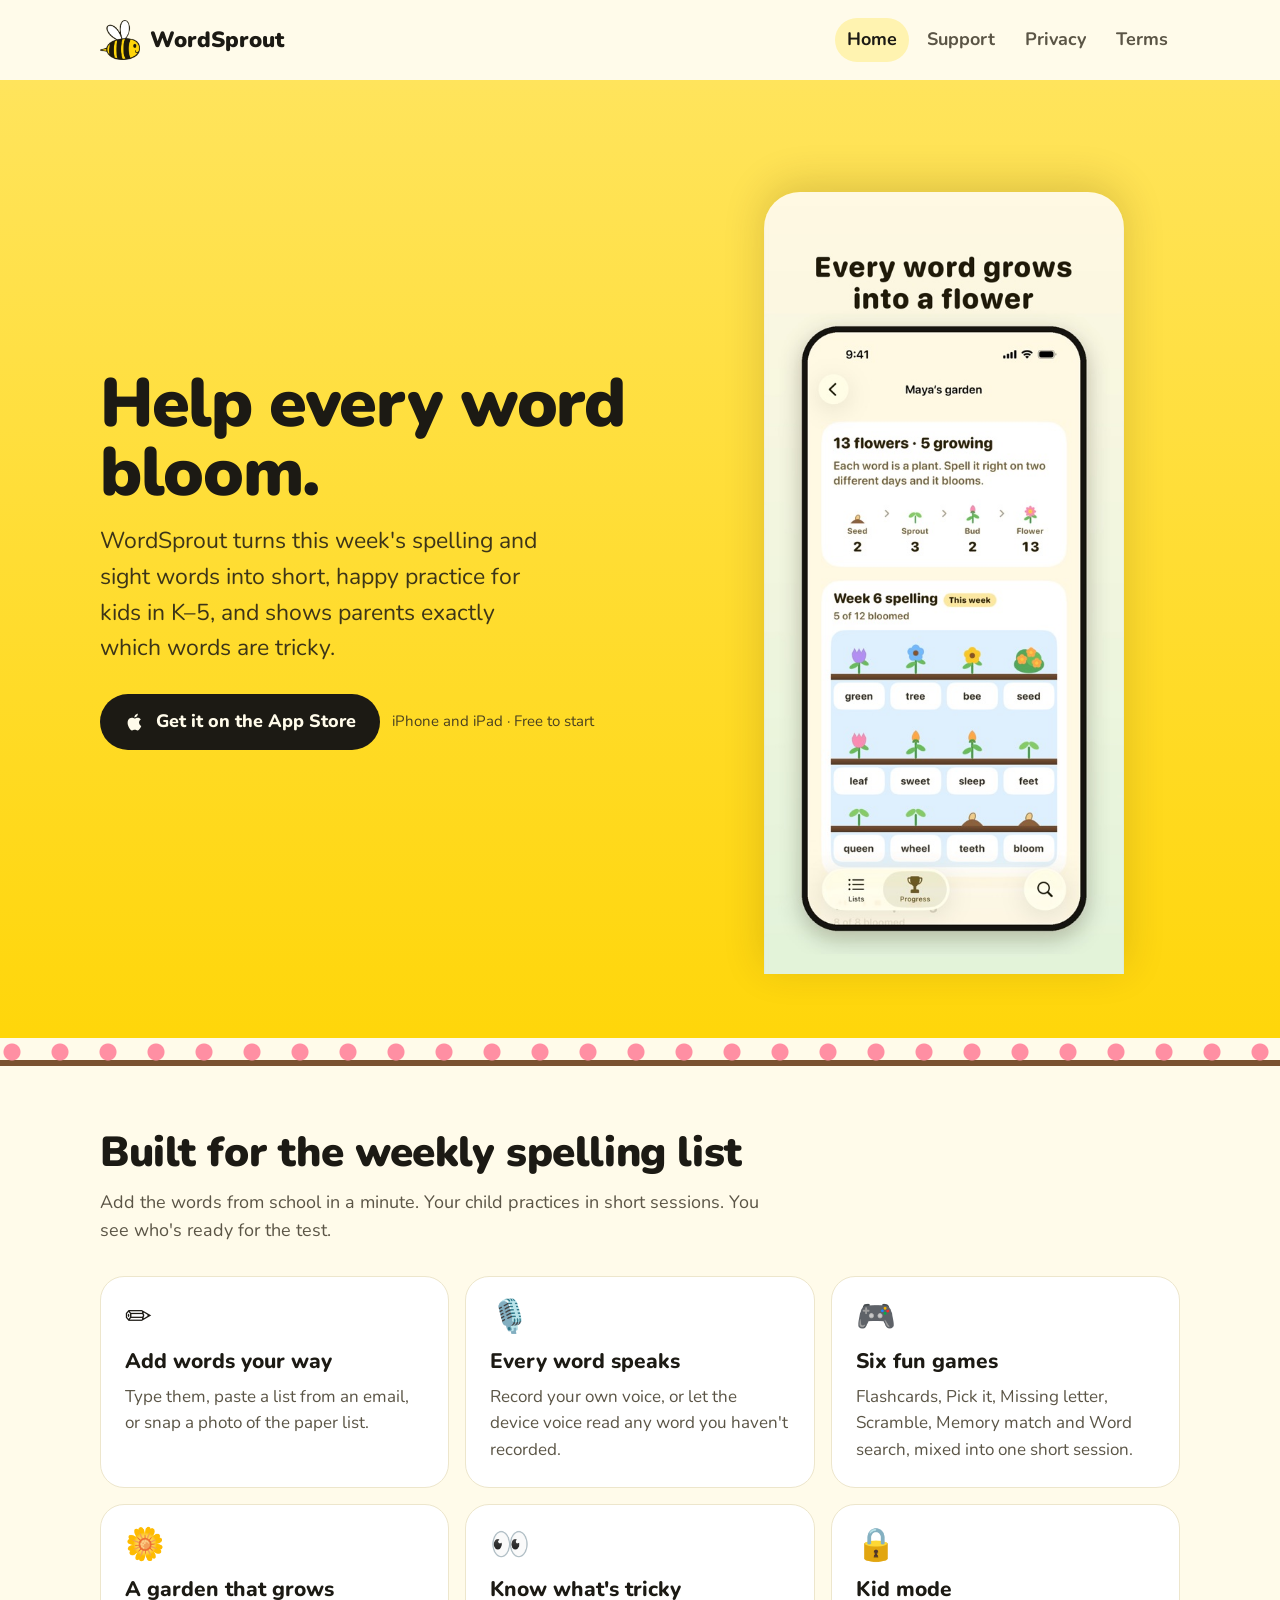
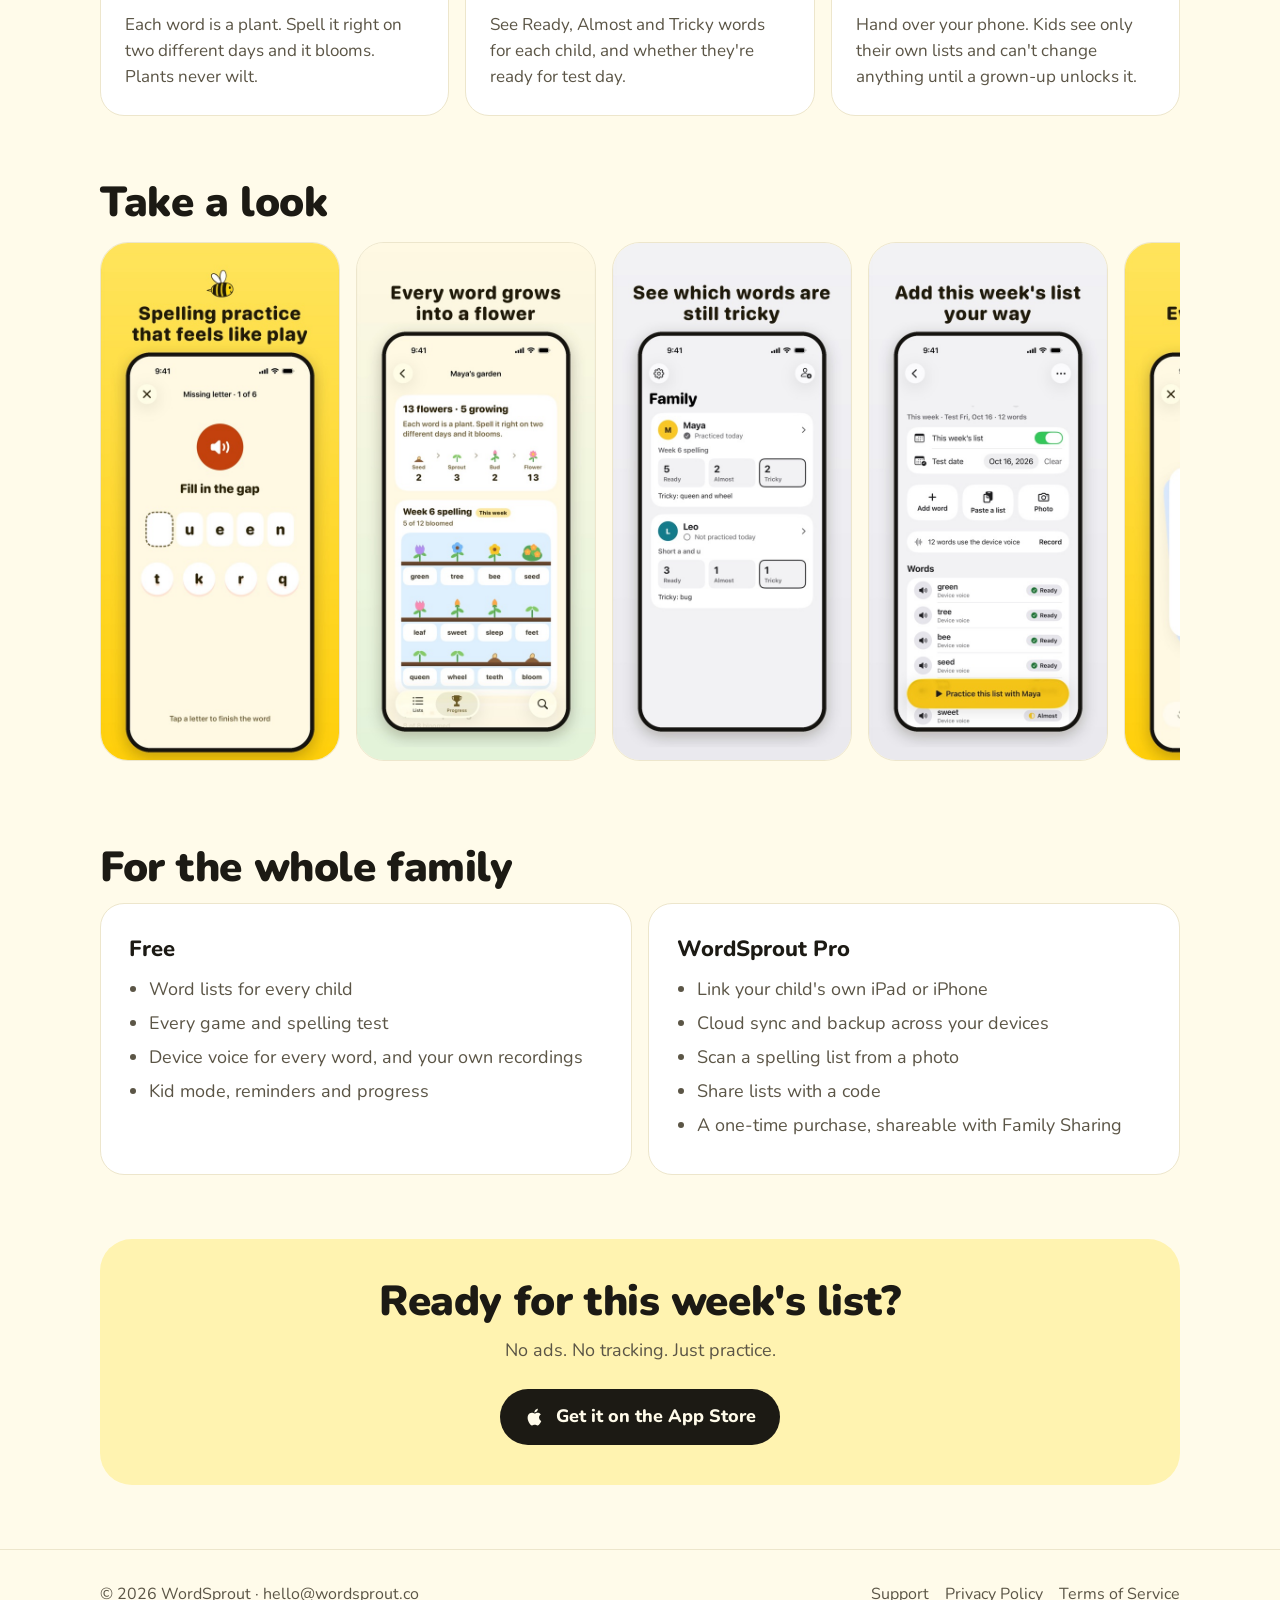
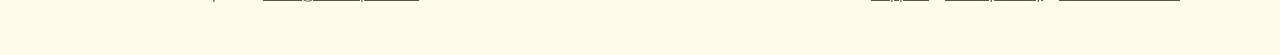
==== index.html @ 04d050fb "wordsprout.co: static site for WordSprout 3.0 (home, support, privacy, terms, 404)" ====
<!doctype html>
<html lang="en">
<head>
<meta charset="utf-8">
<meta name="viewport" content="width=device-width, initial-scale=1">
<title>WordSprout</title>
<meta name="description" content="Spelling and sight word practice for kids in K–5. Short, fun games, a garden that grows, and a clear view of tricky words for parents.">
<meta name="apple-itunes-app" content="app-id=6741597283">
<meta property="og:title" content="WordSprout">
<meta property="og:description" content="Spelling and sight word practice for kids in K–5. Short, fun games, a garden that grows, and a clear view of tricky words for parents.">
<meta property="og:image" content="https://wordsprout.co/img/og.jpg">
<meta property="og:url" content="https://wordsprout.co/">
<meta name="twitter:card" content="summary_large_image">
<meta name="theme-color" content="#FFD60A">
<link rel="icon" type="image/png" href="/favicon.png">
<link rel="apple-touch-icon" href="/apple-touch-icon.png">
<link rel="preconnect" href="https://fonts.googleapis.com">
<link rel="preconnect" href="https://fonts.gstatic.com" crossorigin>
<link href="https://fonts.googleapis.com/css2?family=Nunito:wght@400;700;800;900&display=swap" rel="stylesheet">
<link rel="stylesheet" href="/styles.css">
</head>
<body>
<header class="site-header"><div class="wrap">
  <a class="brand" href="/"><img src="/img/bee.png" alt="" width="40" height="40">WordSprout</a>
  <nav class="nav" aria-label="Main"><a href="/" aria-current="page">Home</a><a href="/support/">Support</a><a href="/privacy/">Privacy</a><a href="/terms/">Terms</a></nav>
</div></header>
<main>

<section class="hero" aria-labelledby="hero-title"><div class="wrap">
  <div>
    <h1 id="hero-title">Help every word bloom.</h1>
    <p class="lede">WordSprout turns this week's spelling and sight words into short, happy practice for kids in K–5, and shows parents exactly which words are tricky.</p>
    <div class="actions">
      <a class="button" href="https://apps.apple.com/us/app/wordsprout-spelling-practice/id6741597283"><svg viewBox="0 0 24 24" aria-hidden="true"><path d="M16.37 12.6c-.02-2.3 1.88-3.4 1.97-3.46-1.07-1.57-2.74-1.78-3.33-1.8-1.42-.14-2.77.83-3.49.83-.72 0-1.83-.81-3.01-.79-1.55.02-2.98.9-3.78 2.29-1.61 2.8-.41 6.94 1.16 9.21.77 1.11 1.68 2.36 2.88 2.31 1.16-.05 1.6-.75 3-.75s1.79.75 3.01.72c1.24-.02 2.03-1.13 2.79-2.25.88-1.29 1.24-2.53 1.26-2.6-.03-.01-2.42-.93-2.46-3.71zM14.08 5.85c.64-.77 1.07-1.85.95-2.92-.92.04-2.03.61-2.69 1.38-.59.68-1.11 1.77-.97 2.82 1.03.08 2.07-.52 2.71-1.28z"/></svg>Get it on the App Store</a>
      <span class="note">iPhone and iPad · Free to start</span>
    </div>
  </div>
  <div class="hero-shot"><img src="/img/screens/02-every-word-grows.jpg" alt="Maya's garden: each spelling word is a plant that blooms when she learns it" width="550" height="1196"></div>
</div></section>
<div class="flowers" aria-hidden="true"></div>

<section aria-labelledby="how-title"><div class="wrap">
  <h2 id="how-title">Built for the weekly spelling list</h2>
  <p class="section-lede">Add the words from school in a minute. Your child practices in short sessions. You see who's ready for the test.</p>
  <div class="features">
    <div class="feature"><div class="emoji" aria-hidden="true">✏️</div><h3>Add words your way</h3><p>Type them, paste a list from an email, or snap a photo of the paper list.</p></div>
    <div class="feature"><div class="emoji" aria-hidden="true">🎙️</div><h3>Every word speaks</h3><p>Record your own voice, or let the device voice read any word you haven't recorded.</p></div>
    <div class="feature"><div class="emoji" aria-hidden="true">🎮</div><h3>Six fun games</h3><p>Flashcards, Pick it, Missing letter, Scramble, Memory match and Word search, mixed into one short session.</p></div>
    <div class="feature"><div class="emoji" aria-hidden="true">🌼</div><h3>A garden that grows</h3><p>Each word is a plant. Spell it right on two different days and it blooms. Plants never wilt.</p></div>
    <div class="feature"><div class="emoji" aria-hidden="true">👀</div><h3>Know what's tricky</h3><p>See Ready, Almost and Tricky words for each child, and whether they're ready for test day.</p></div>
    <div class="feature"><div class="emoji" aria-hidden="true">🔒</div><h3>Kid mode</h3><p>Hand over your phone. Kids see only their own lists and can't change anything until a grown-up unlocks it.</p></div>
  </div>
</div></section>

<section aria-labelledby="screens-title" style="padding-top:0"><div class="wrap">
  <h2 id="screens-title">Take a look</h2>
  <div class="screens" tabindex="0" aria-label="App screenshots, scroll sideways">
    <img src="/img/screens/01-practice-feels-like-play.jpg" alt="A practice game with big, friendly letters" width="550" height="1196" loading="lazy"><img src="/img/screens/02-every-word-grows.jpg" alt="A child's garden where each learned word blooms" width="550" height="1196" loading="lazy"><img src="/img/screens/03-see-tricky-words.jpg" alt="The parent home showing each child's tricky words" width="550" height="1196" loading="lazy"><img src="/img/screens/04-add-this-weeks-list.jpg" alt="Adding this week's spelling list" width="550" height="1196" loading="lazy"><img src="/img/screens/05-every-word-read-aloud.jpg" alt="Every word read aloud" width="550" height="1196" loading="lazy"><img src="/img/screens/06-ready-for-test-day.jpg" alt="Ready for the spelling test" width="550" height="1196" loading="lazy"><img src="/img/screens/07-one-big-cheer.jpg" alt="The celebration at the end of a session" width="550" height="1196" loading="lazy"><img src="/img/screens/08-hand-over-your-phone.jpg" alt="Kid mode on a parent's phone" width="550" height="1196" loading="lazy"><img src="/img/screens/09-daily-reminder.jpg" alt="A daily practice reminder for each child" width="550" height="1196" loading="lazy"><img src="/img/screens/10-six-games.jpg" alt="Six practice games" width="550" height="1196" loading="lazy">
  </div>
</div></section>

<section aria-labelledby="family-title" style="padding-top:0"><div class="wrap">
  <h2 id="family-title">For the whole family</h2>
  <div class="split">
    <div class="panel"><h3>Free</h3><ul><li>Word lists for every child</li><li>Every game and spelling test</li><li>Device voice for every word, and your own recordings</li><li>Kid mode, reminders and progress</li></ul></div>
    <div class="panel"><h3>WordSprout Pro</h3><ul><li>Link your child's own iPad or iPhone</li><li>Cloud sync and backup across your devices</li><li>Scan a spelling list from a photo</li><li>Share lists with a code</li><li>A one-time purchase, shareable with Family Sharing</li></ul></div>
  </div>
</div></section>

<section style="padding-top:0"><div class="wrap">
  <div class="cta">
    <h2>Ready for this week's list?</h2>
    <p>No ads. No tracking. Just practice.</p>
    <a class="button" href="https://apps.apple.com/us/app/wordsprout-spelling-practice/id6741597283"><svg viewBox="0 0 24 24" aria-hidden="true"><path d="M16.37 12.6c-.02-2.3 1.88-3.4 1.97-3.46-1.07-1.57-2.74-1.78-3.33-1.8-1.42-.14-2.77.83-3.49.83-.72 0-1.83-.81-3.01-.79-1.55.02-2.98.9-3.78 2.29-1.61 2.8-.41 6.94 1.16 9.21.77 1.11 1.68 2.36 2.88 2.31 1.16-.05 1.6-.75 3-.75s1.79.75 3.01.72c1.24-.02 2.03-1.13 2.79-2.25.88-1.29 1.24-2.53 1.26-2.6-.03-.01-2.42-.93-2.46-3.71zM14.08 5.85c.64-.77 1.07-1.85.95-2.92-.92.04-2.03.61-2.69 1.38-.59.68-1.11 1.77-.97 2.82 1.03.08 2.07-.52 2.71-1.28z"/></svg>Get it on the App Store</a>
  </div>
</div></section>

</main>
<footer class="site-footer"><div class="wrap">
  <span>© 2026 WordSprout · <a href="mailto:hello@wordsprout.co">hello@wordsprout.co</a></span>
  <nav aria-label="Footer"><a href="/support/">Support</a><a href="/privacy/">Privacy Policy</a><a href="/terms/">Terms of Service</a></nav>
</div></footer>
</body>
</html>
---- styles.css ----
:root {
  --sun: #FFD60A;
  --sun-soft: #FFF3B0;
  --cream: #FFFBEA;
  --ink: #1C1A14;
  --ink-soft: #5B5546;
  --card: #FFFFFF;
  --line: #EDE6CC;
  --leaf: #2F9E5B;
  --soil: #7A5230;
  --radius: 24px;
  --max: 1080px;
}

@media (prefers-color-scheme: dark) {
  :root {
    --cream: #15130E;
    --ink: #F6F1DE;
    --ink-soft: #C9C1A6;
    --card: #221F17;
    --line: #34301F;
    --sun-soft: #3A3210;
  }
}

* { box-sizing: border-box; }

html { scroll-behavior: smooth; }

body {
  margin: 0;
  background: var(--cream);
  color: var(--ink);
  font-family: "Nunito", ui-rounded, system-ui, -apple-system, "Segoe UI", sans-serif;
  font-size: 18px;
  line-height: 1.55;
  -webkit-font-smoothing: antialiased;
}

img { max-width: 100%; height: auto; display: block; }

a { color: inherit; }

.wrap { width: min(var(--max), 100% - 32px); margin-inline: auto; }

/* Header */
.site-header { padding: 18px 0; }
.site-header .wrap { display: flex; align-items: center; justify-content: space-between; gap: 16px; }
.brand { display: flex; align-items: center; gap: 10px; text-decoration: none; font-weight: 900; font-size: 22px; }
.brand img { width: 40px; height: 40px; }
.nav { display: flex; gap: 6px; flex-wrap: wrap; }
.nav a { text-decoration: none; font-weight: 700; padding: 8px 12px; border-radius: 999px; color: var(--ink-soft); }
.nav a:hover, .nav a[aria-current="page"] { background: var(--sun-soft); color: var(--ink); }

/* Buttons */
.button {
  display: inline-flex; align-items: center; gap: 10px;
  background: var(--ink); color: var(--cream);
  text-decoration: none; font-weight: 800; font-size: 18px;
  padding: 14px 24px; border-radius: 999px; min-height: 52px;
}
.button svg { width: 22px; height: 22px; fill: currentColor; }
.button.secondary { background: var(--card); color: var(--ink); border: 2px solid var(--line); }
.button:focus-visible, .nav a:focus-visible, .brand:focus-visible { outline: 3px solid var(--leaf); outline-offset: 3px; }

/* Hero */
.hero { background: linear-gradient(180deg, #FFE45C 0%, var(--sun) 100%); color: #1C1A14; overflow: hidden; }
.hero .wrap { display: grid; grid-template-columns: 1.1fr 0.9fr; gap: 32px; align-items: center; padding: 48px 0 0; }
.hero h1 { font-size: clamp(40px, 6vw, 68px); line-height: 1.02; margin: 0 0 16px; font-weight: 900; letter-spacing: -0.02em; }
.hero p.lede { font-size: clamp(19px, 2.2vw, 23px); margin: 0 0 28px; color: #3D3518; max-width: 32ch; }
.hero .actions { display: flex; flex-wrap: wrap; gap: 12px; align-items: center; padding-bottom: 48px; }
.hero .button { background: #1C1A14; color: #FFFBEA; }
.hero .note { font-size: 15px; color: #4A4120; }
.hero-shot { align-self: end; justify-self: center; width: min(360px, 100%); }
.hero-shot img { border-radius: 36px 36px 0 0; box-shadow: 0 -8px 40px rgba(60, 45, 0, 0.18); }
.flowers { height: 28px; background:
  radial-gradient(circle at 12px 14px, #FF8FA3 8px, transparent 9px) 0 0 / 48px 28px repeat-x,
  linear-gradient(var(--soil), var(--soil)) 0 22px / 100% 6px no-repeat; }

/* Sections */
section { padding: 64px 0; }
h2 { font-size: clamp(30px, 4vw, 42px); line-height: 1.1; margin: 0 0 12px; font-weight: 900; letter-spacing: -0.01em; }
.section-lede { color: var(--ink-soft); margin: 0 0 32px; max-width: 60ch; }

.features { display: grid; grid-template-columns: repeat(3, 1fr); gap: 16px; }
.feature { background: var(--card); border: 1px solid var(--line); border-radius: var(--radius); padding: 24px; }
.feature .emoji { font-size: 32px; line-height: 1; }
.feature h3 { margin: 12px 0 6px; font-size: 21px; font-weight: 800; }
.feature p { margin: 0; color: var(--ink-soft); font-size: 17px; }

.screens { display: flex; gap: 16px; overflow-x: auto; scroll-snap-type: x mandatory; padding: 4px 4px 20px; }
.screens img { width: 240px; flex: 0 0 auto; border-radius: 28px; scroll-snap-align: start; border: 1px solid var(--line); }

.split { display: grid; grid-template-columns: 1fr 1fr; gap: 16px; }
.panel { background: var(--card); border: 1px solid var(--line); border-radius: var(--radius); padding: 28px; }
.panel h3 { margin: 0 0 10px; font-size: 22px; font-weight: 800; }
.panel ul { margin: 0; padding-left: 20px; color: var(--ink-soft); }
.panel li { margin: 6px 0; }

.cta { background: var(--sun-soft); border-radius: 32px; padding: 40px; text-align: center; }
.cta p { color: var(--ink-soft); margin: 0 0 24px; }

/* Documents (privacy, terms, support) */
.doc { padding: 40px 0 64px; }
.doc .wrap { max-width: 760px; }
.doc h1 { font-size: clamp(34px, 5vw, 48px); font-weight: 900; margin: 0 0 8px; line-height: 1.1; }
.doc .updated { color: var(--ink-soft); margin: 0 0 24px; }
.doc h2 { font-size: 24px; margin: 36px 0 10px; }
.doc ul, .doc ol { padding-left: 22px; }
.doc li { margin: 6px 0; }
.doc .callout { background: var(--card); border: 1px solid var(--line); border-radius: 18px; padding: 16px 20px; }
details { background: var(--card); border: 1px solid var(--line); border-radius: 18px; padding: 4px 20px; margin: 10px 0; }
summary { cursor: pointer; font-weight: 800; padding: 14px 0; min-height: 44px; }
details ol, details p { color: var(--ink-soft); margin-top: 0; }

/* Footer */
.site-footer { border-top: 1px solid var(--line); padding: 32px 0 48px; color: var(--ink-soft); font-size: 16px; }
.site-footer .wrap { display: flex; justify-content: space-between; gap: 16px; flex-wrap: wrap; }
.site-footer nav { display: flex; gap: 16px; flex-wrap: wrap; }

@media (max-width: 820px) {
  .hero .wrap { grid-template-columns: 1fr; padding-top: 32px; }
  .hero .actions { padding-bottom: 8px; }
  .hero-shot { width: min(300px, 80%); }
  .features, .split { grid-template-columns: 1fr; }
  .cta { padding: 28px 20px; }
  .nav a { padding: 8px 10px; }
}

@media (prefers-reduced-motion: reduce) { html { scroll-behavior: auto; } }

@media (max-width: 560px) {
  .site-header .wrap { flex-direction: column; align-items: flex-start; gap: 8px; }
  .nav { gap: 2px; margin-left: -10px; }
}
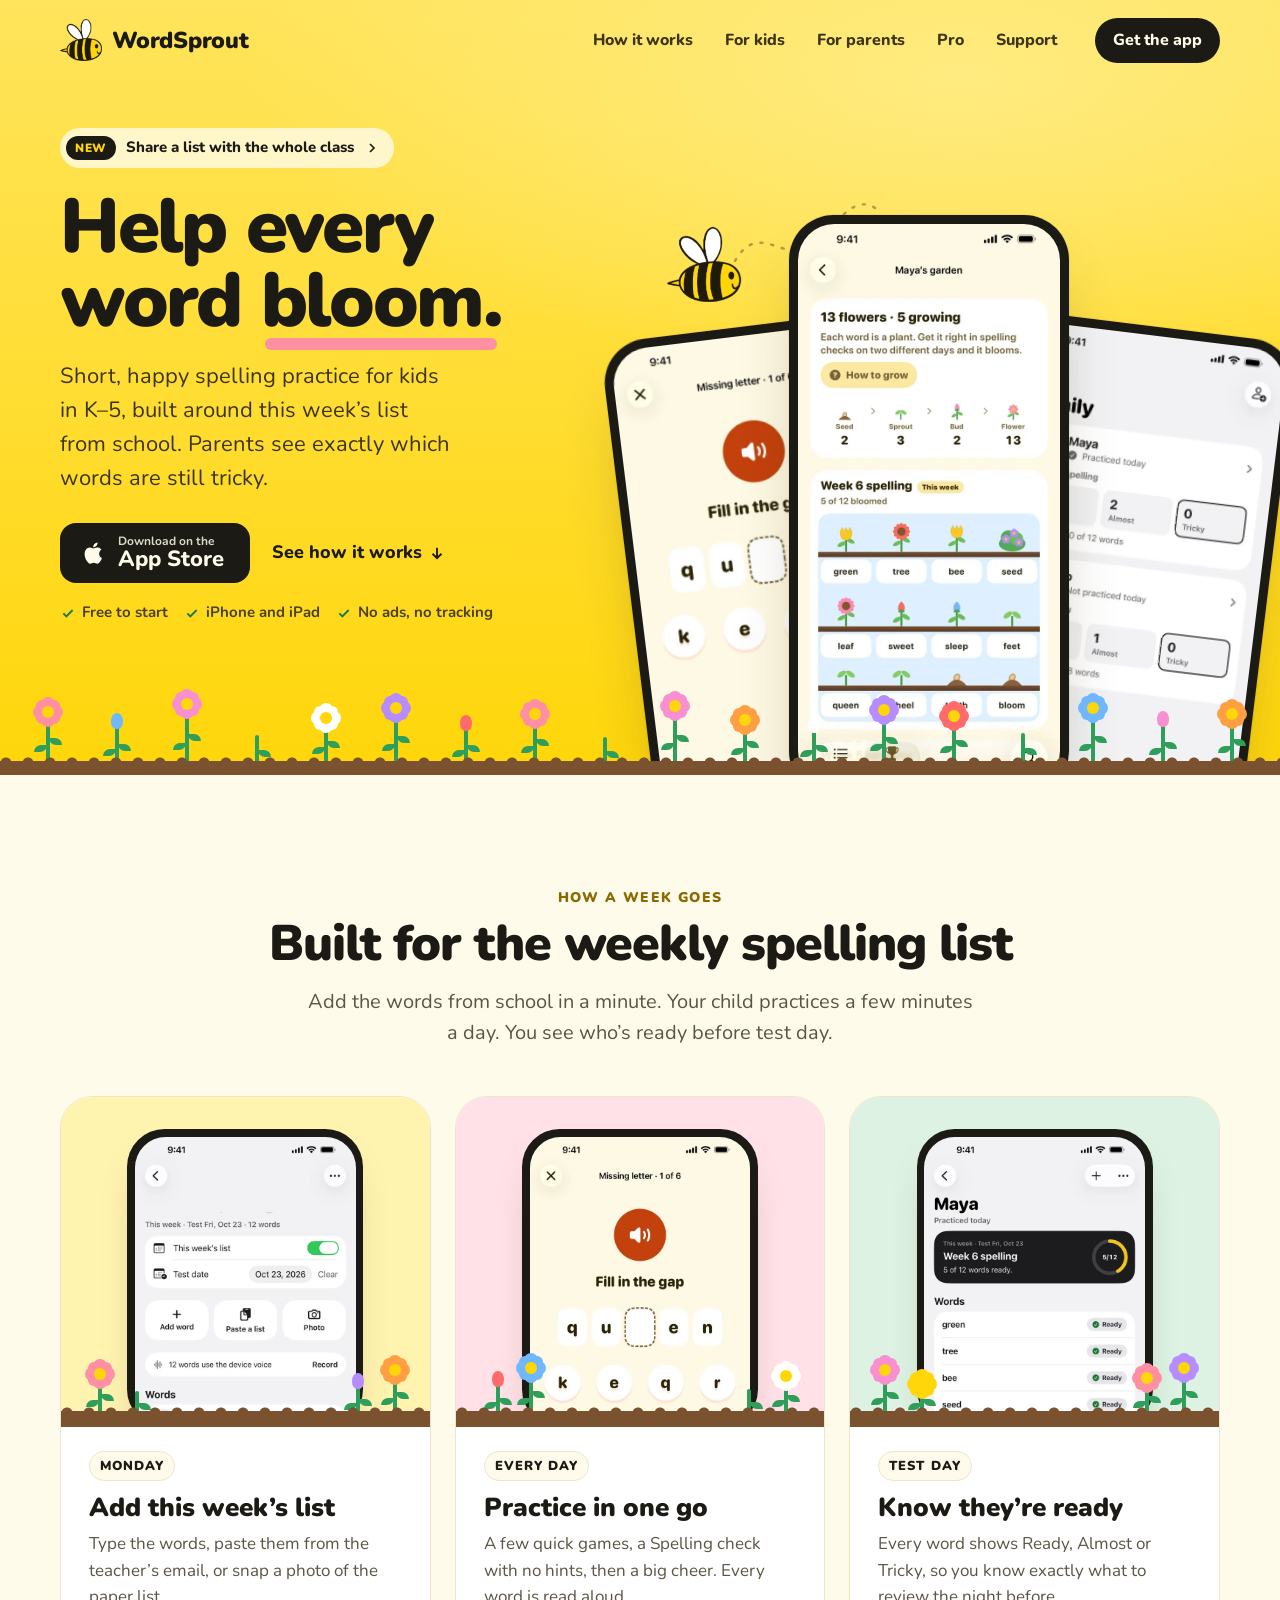
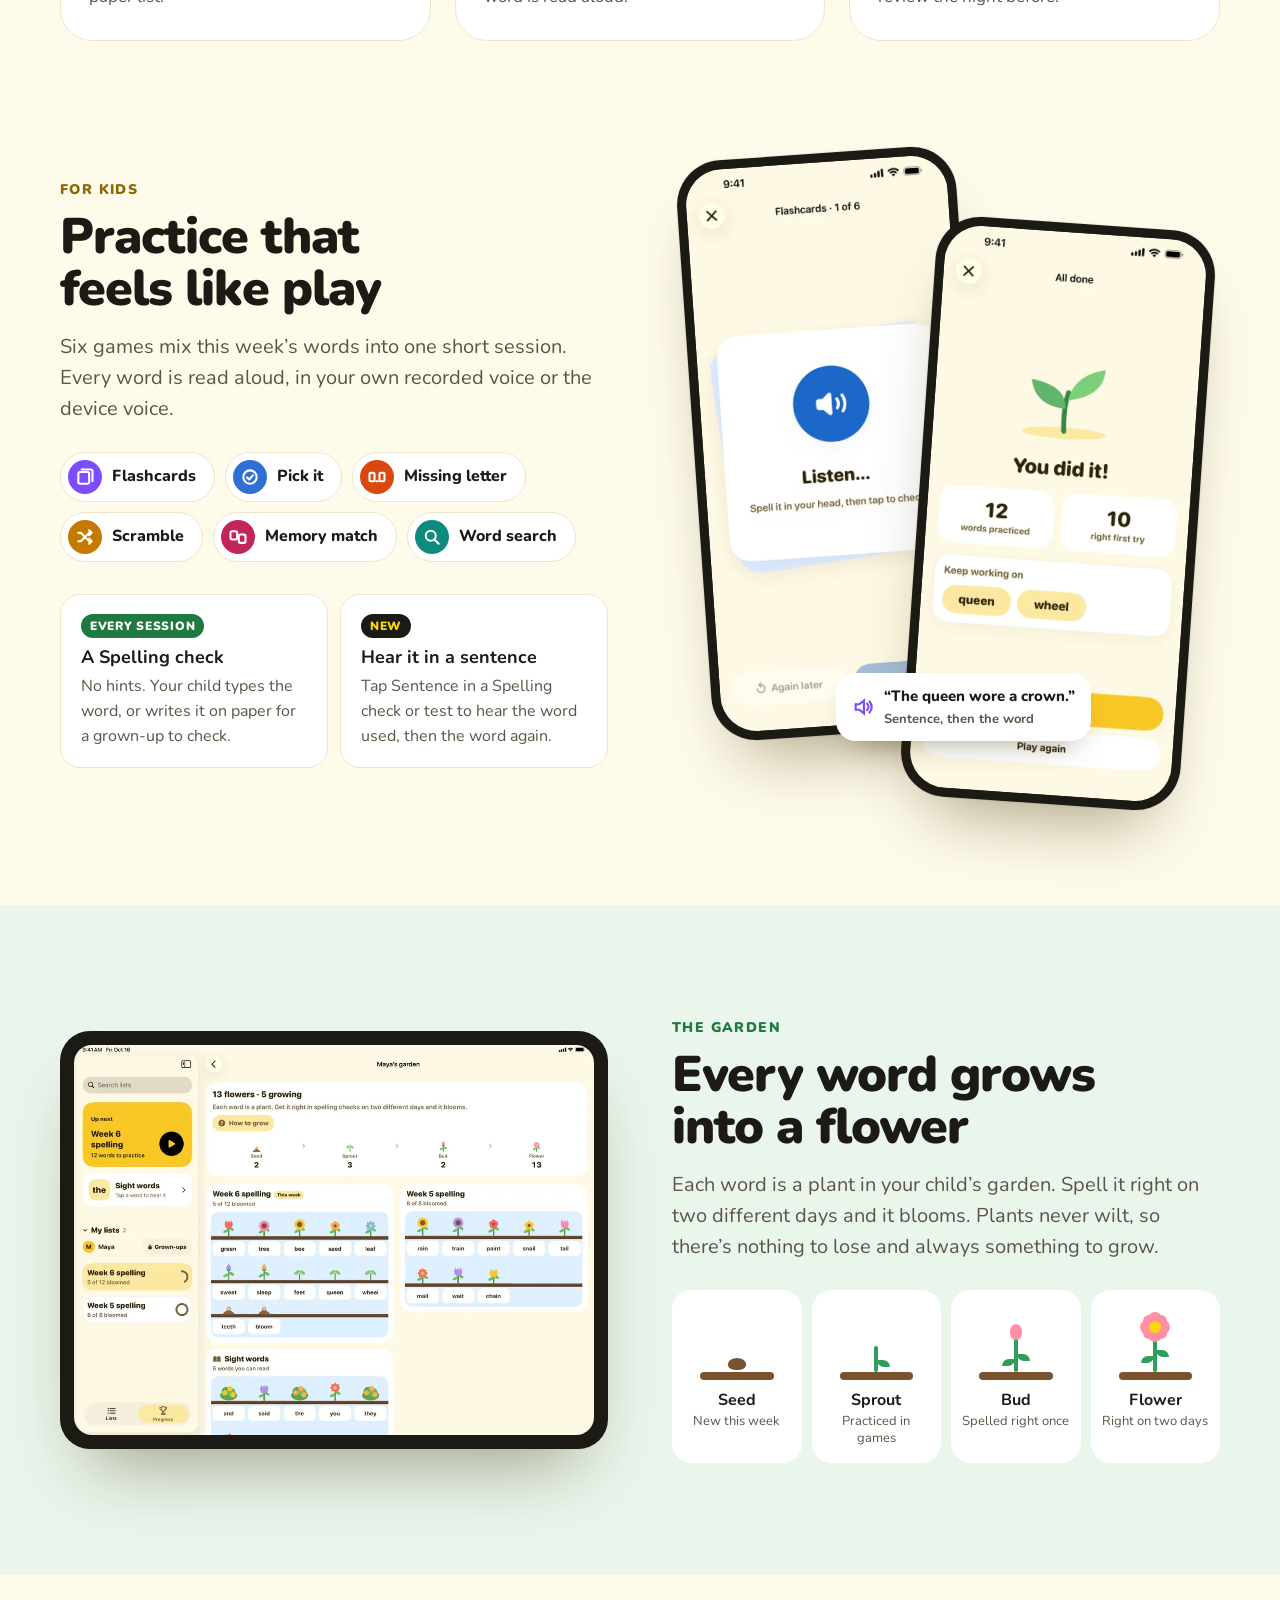
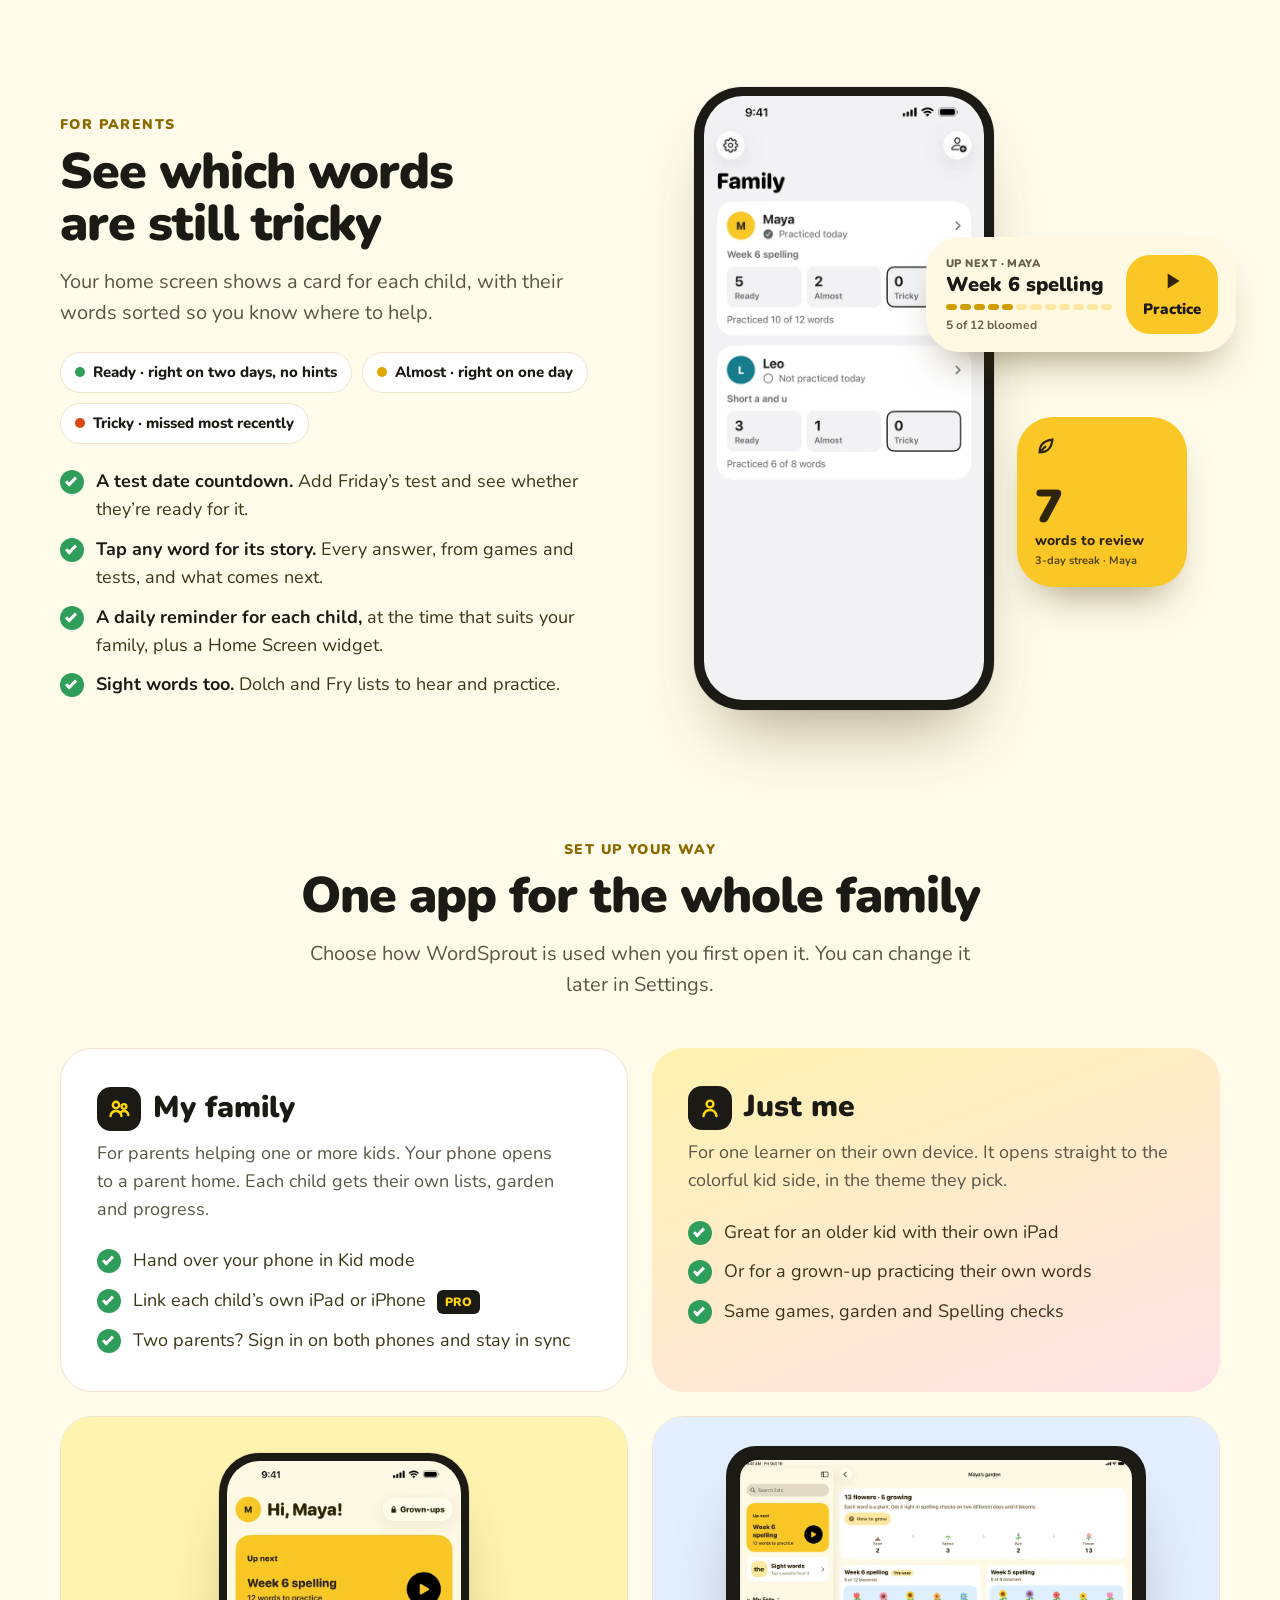
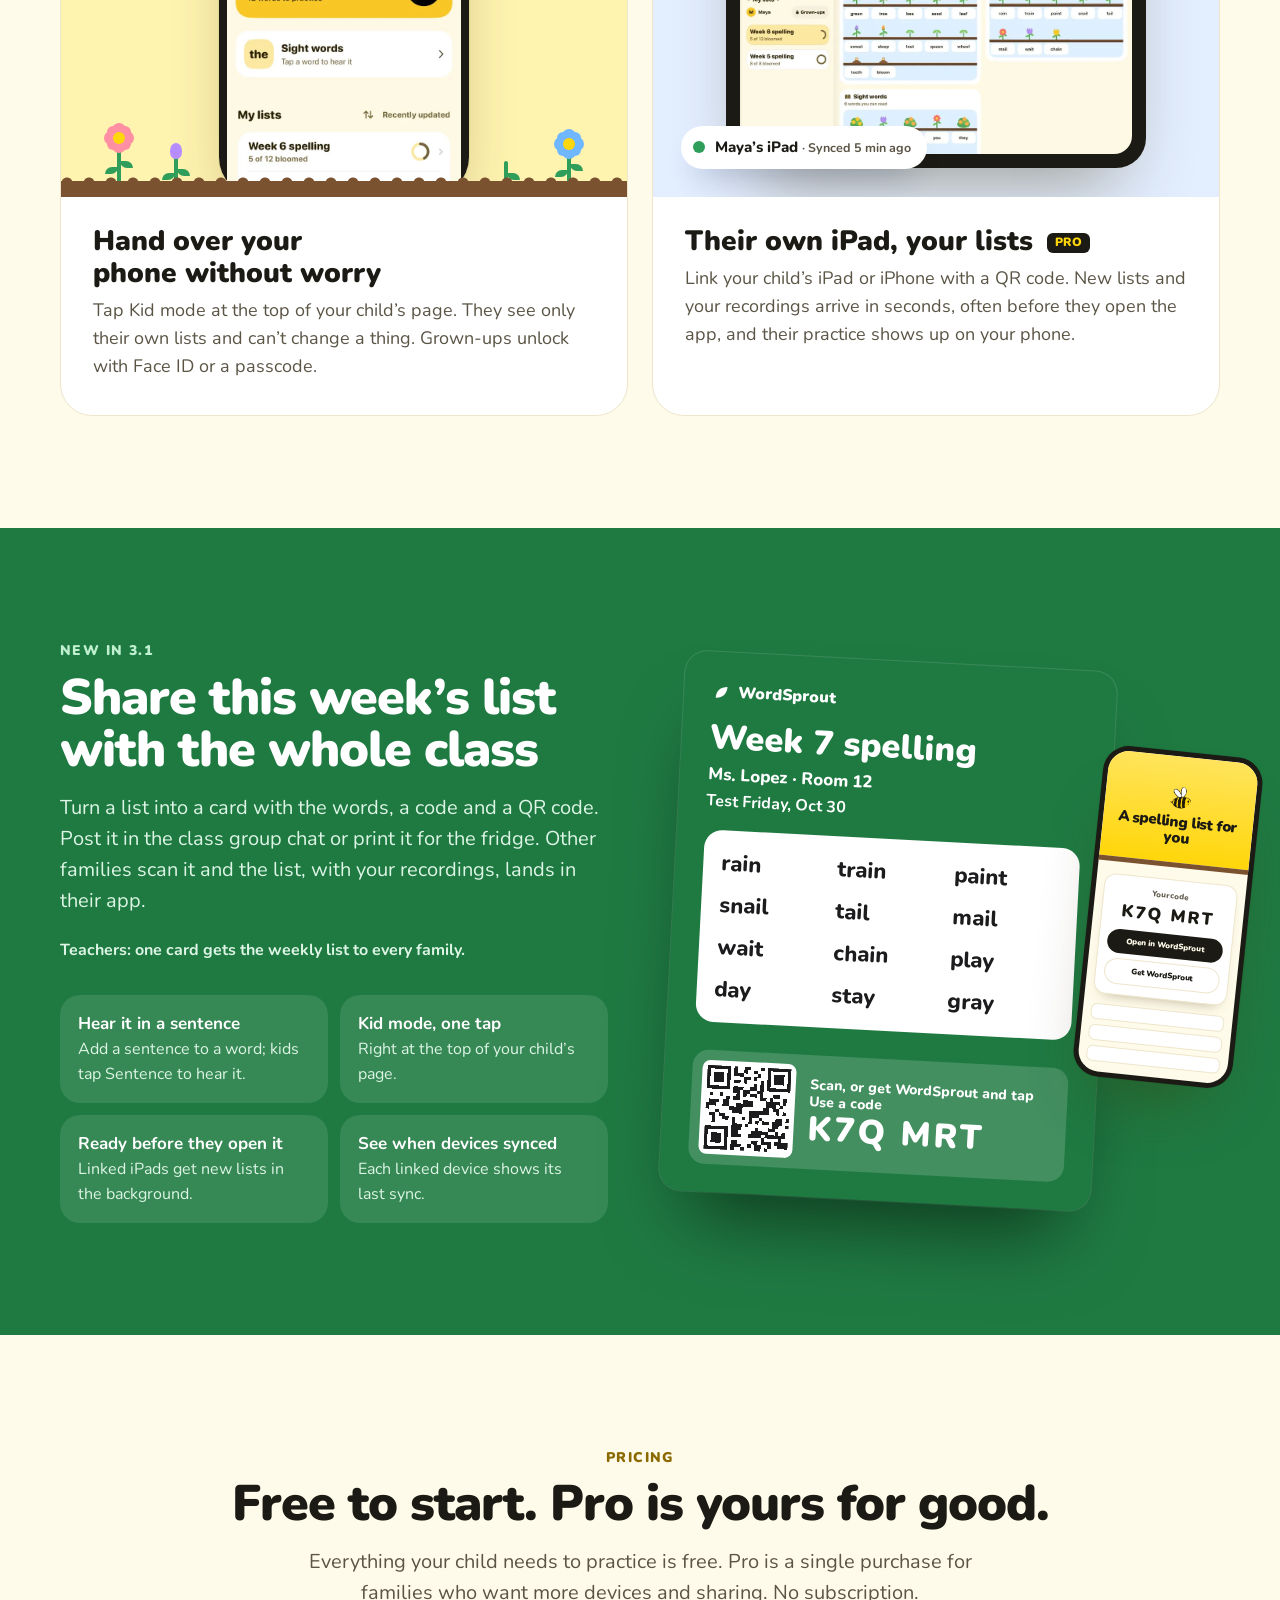
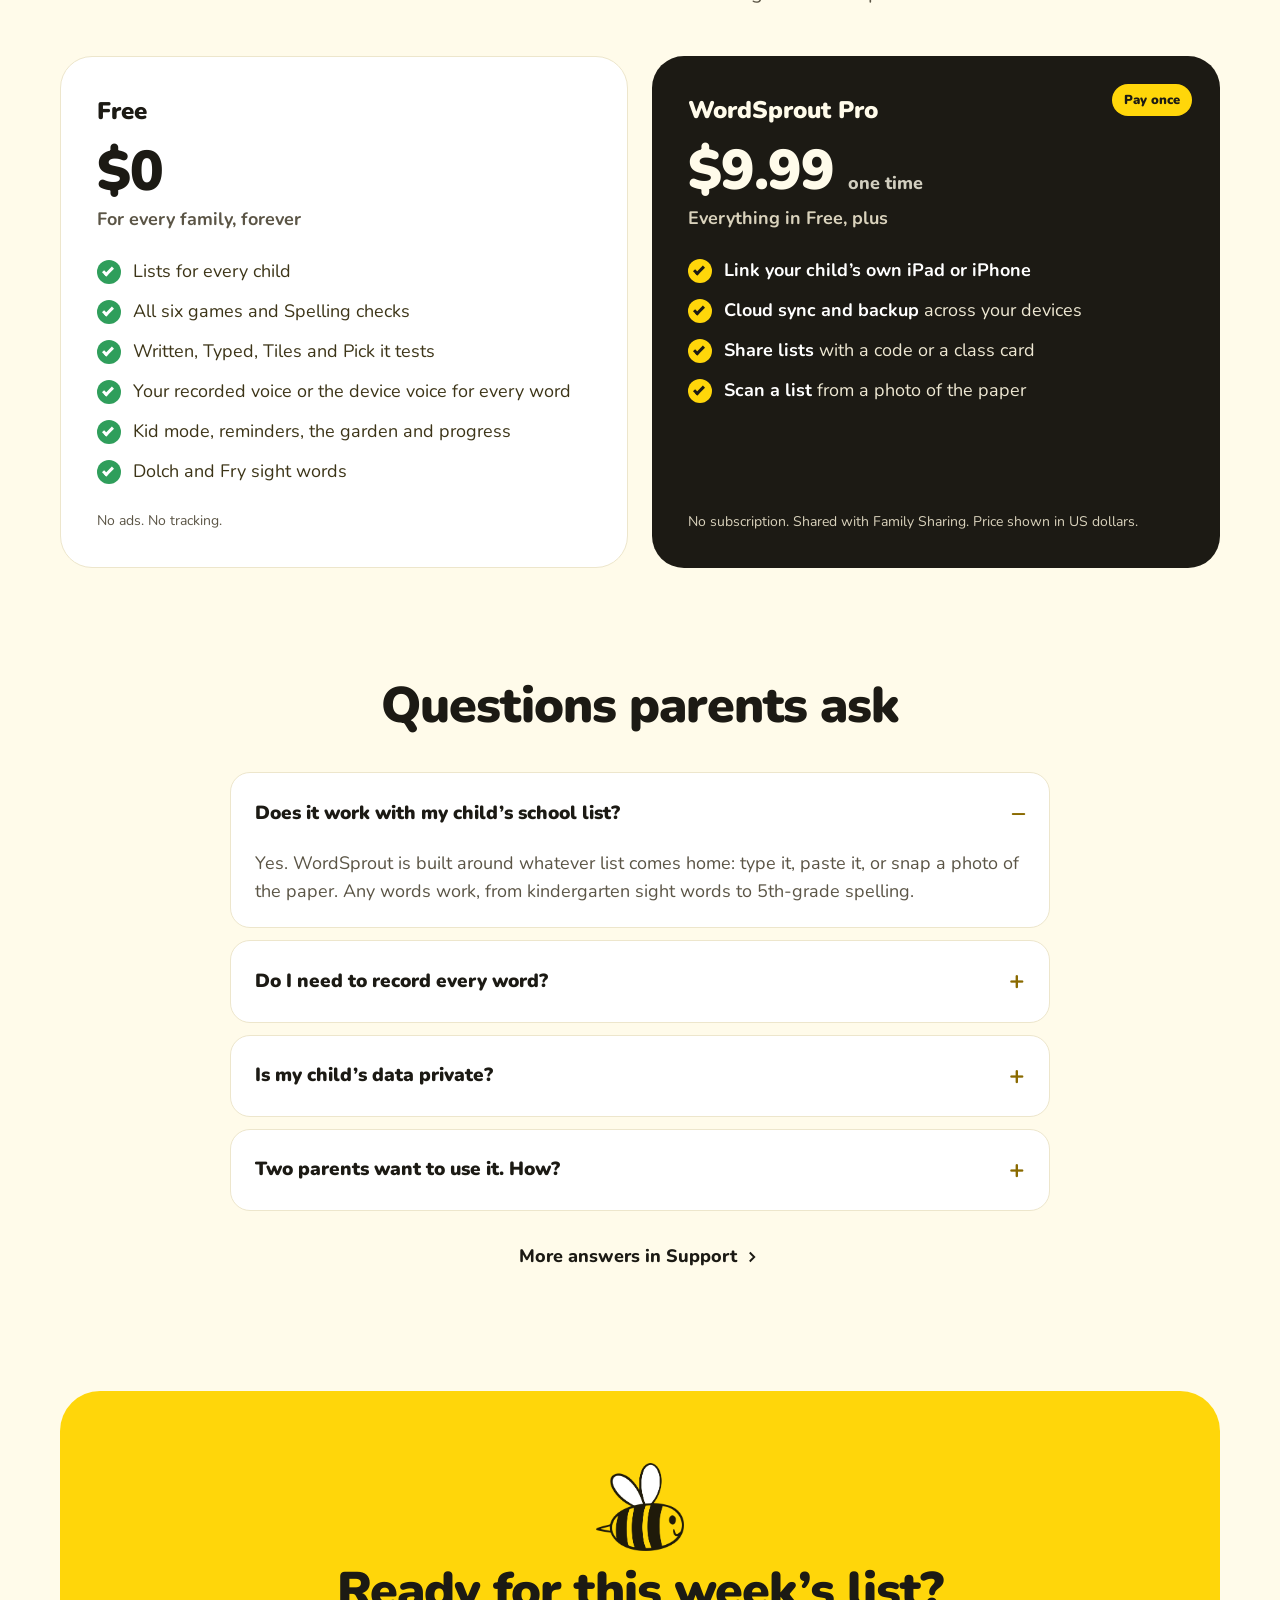
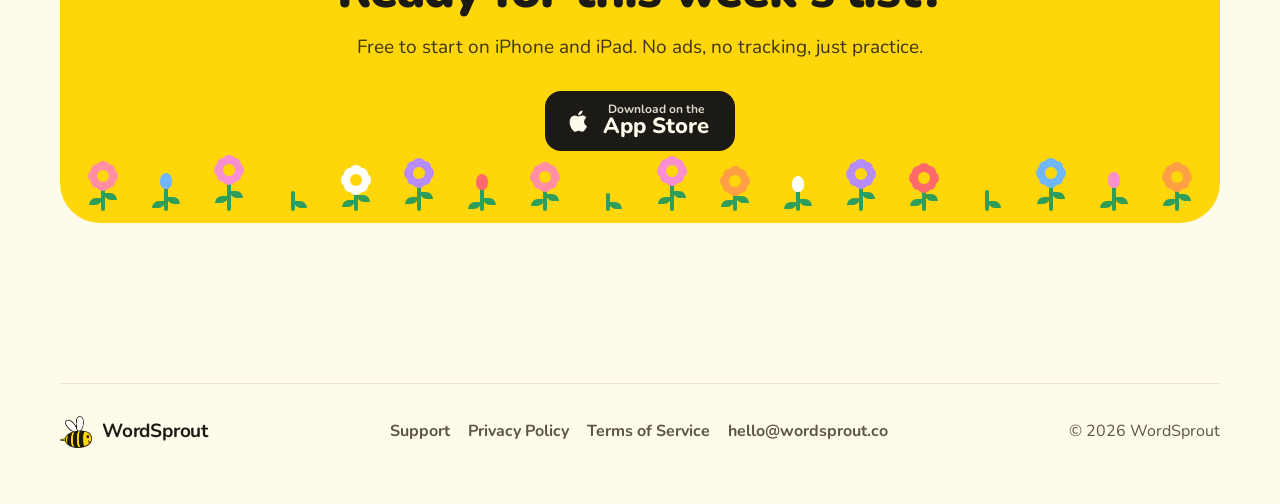
==== commit 364bd3cf: "Sunny garden redesign: new home page, Support, share page and document styling - Home: yellow hero w" ====
--- a/index.html
+++ b/index.html
@@ -12,73 +12,247 @@
 <meta property="og:url" content="https://wordsprout.co/">
 <meta name="twitter:card" content="summary_large_image">
 <meta name="theme-color" content="#FFD60A">
+<meta name="color-scheme" content="light">
 <link rel="icon" type="image/png" href="/favicon.png">
 <link rel="apple-touch-icon" href="/apple-touch-icon.png">
 <link rel="preconnect" href="https://fonts.googleapis.com">
 <link rel="preconnect" href="https://fonts.gstatic.com" crossorigin>
 <link href="https://fonts.googleapis.com/css2?family=Nunito:wght@400;700;800;900&display=swap" rel="stylesheet">
 <link rel="stylesheet" href="/styles.css">
+<script>document.documentElement.classList.add('js')</script>
 </head>
 <body>
-<header class="site-header"><div class="wrap">
-  <a class="brand" href="/"><img src="/img/bee.png" alt="" width="40" height="40">WordSprout</a>
-  <nav class="nav" aria-label="Main"><a href="/" aria-current="page">Home</a><a href="/support/">Support</a><a href="/privacy/">Privacy</a><a href="/terms/">Terms</a></nav>
+<div class="ws">
+<a class="skip" href="#main">Skip to content</a>
+<header class="hdr"><div class="wrap hdr-in">
+  <a class="brand" href="/"><img src="/img/bee.png" alt="" width="42" height="42">WordSprout</a>
+  <nav class="nav" aria-label="Main"><a href="/#how">How it works</a><a href="/#kids">For kids</a><a href="/#parents">For parents</a><a href="/#pro">Pro</a><a href="/support/">Support</a></nav>
+  <a class="btn btn-sm" href="https://apps.apple.com/us/app/wordsprout-spelling-practice/id6741597283">Get the app</a>
 </div></header>
-<main>
-
-<section class="hero" aria-labelledby="hero-title"><div class="wrap">
-  <div>
-    <h1 id="hero-title">Help every word bloom.</h1>
-    <p class="lede">WordSprout turns this week's spelling and sight words into short, happy practice for kids in K–5, and shows parents exactly which words are tricky.</p>
-    <div class="actions">
-      <a class="button" href="https://apps.apple.com/us/app/wordsprout-spelling-practice/id6741597283"><svg viewBox="0 0 24 24" aria-hidden="true"><path d="M16.37 12.6c-.02-2.3 1.88-3.4 1.97-3.46-1.07-1.57-2.74-1.78-3.33-1.8-1.42-.14-2.77.83-3.49.83-.72 0-1.83-.81-3.01-.79-1.55.02-2.98.9-3.78 2.29-1.61 2.8-.41 6.94 1.16 9.21.77 1.11 1.68 2.36 2.88 2.31 1.16-.05 1.6-.75 3-.75s1.79.75 3.01.72c1.24-.02 2.03-1.13 2.79-2.25.88-1.29 1.24-2.53 1.26-2.6-.03-.01-2.42-.93-2.46-3.71zM14.08 5.85c.64-.77 1.07-1.85.95-2.92-.92.04-2.03.61-2.69 1.38-.59.68-1.11 1.77-.97 2.82 1.03.08 2.07-.52 2.71-1.28z"/></svg>Get it on the App Store</a>
-      <span class="note">iPhone and iPad · Free to start</span>
-    </div>
-  </div>
-  <div class="hero-shot"><img src="/img/screens/02-every-word-grows.jpg" alt="Maya's garden: each spelling word is a plant that blooms when she learns it" width="550" height="1196"></div>
-</div></section>
-<div class="flowers" aria-hidden="true"></div>
-
-<section aria-labelledby="how-title"><div class="wrap">
-  <h2 id="how-title">Built for the weekly spelling list</h2>
-  <p class="section-lede">Add the words from school in a minute. Your child practices in short sessions. You see who's ready for the test.</p>
-  <div class="features">
-    <div class="feature"><div class="emoji" aria-hidden="true">✏️</div><h3>Add words your way</h3><p>Type them, paste a list from an email, or snap a photo of the paper list.</p></div>
-    <div class="feature"><div class="emoji" aria-hidden="true">🎙️</div><h3>Every word speaks</h3><p>Record your own voice, or let the device voice read any word you haven't recorded.</p></div>
-    <div class="feature"><div class="emoji" aria-hidden="true">🎮</div><h3>Six fun games</h3><p>Flashcards, Pick it, Missing letter, Scramble, Memory match and Word search, mixed into one short session.</p></div>
-    <div class="feature"><div class="emoji" aria-hidden="true">🌼</div><h3>A garden that grows</h3><p>Each word is a plant. Spell it right on two different days and it blooms. Plants never wilt.</p></div>
-    <div class="feature"><div class="emoji" aria-hidden="true">👀</div><h3>Know what's tricky</h3><p>See Ready, Almost and Tricky words for each child, and whether they're ready for test day.</p></div>
-    <div class="feature"><div class="emoji" aria-hidden="true">🔒</div><h3>Kid mode</h3><p>Hand over your phone. Kids see only their own lists and can't change anything until a grown-up unlocks it.</p></div>
-  </div>
-</div></section>
-
-<section aria-labelledby="screens-title" style="padding-top:0"><div class="wrap">
-  <h2 id="screens-title">Take a look</h2>
-  <div class="screens" tabindex="0" aria-label="App screenshots, scroll sideways">
-    <img src="/img/screens/01-practice-feels-like-play.jpg" alt="A practice game with big, friendly letters" width="550" height="1196" loading="lazy"><img src="/img/screens/02-every-word-grows.jpg" alt="A child's garden where each learned word blooms" width="550" height="1196" loading="lazy"><img src="/img/screens/03-see-tricky-words.jpg" alt="The parent home showing each child's tricky words" width="550" height="1196" loading="lazy"><img src="/img/screens/04-add-this-weeks-list.jpg" alt="Adding this week's spelling list" width="550" height="1196" loading="lazy"><img src="/img/screens/05-every-word-read-aloud.jpg" alt="Every word read aloud" width="550" height="1196" loading="lazy"><img src="/img/screens/06-ready-for-test-day.jpg" alt="Ready for the spelling test" width="550" height="1196" loading="lazy"><img src="/img/screens/07-one-big-cheer.jpg" alt="The celebration at the end of a session" width="550" height="1196" loading="lazy"><img src="/img/screens/08-hand-over-your-phone.jpg" alt="Kid mode on a parent's phone" width="550" height="1196" loading="lazy"><img src="/img/screens/09-daily-reminder.jpg" alt="A daily practice reminder for each child" width="550" height="1196" loading="lazy"><img src="/img/screens/10-six-games.jpg" alt="Six practice games" width="550" height="1196" loading="lazy">
-  </div>
-</div></section>
-
-<section aria-labelledby="family-title" style="padding-top:0"><div class="wrap">
-  <h2 id="family-title">For the whole family</h2>
-  <div class="split">
-    <div class="panel"><h3>Free</h3><ul><li>Word lists for every child</li><li>Every game and spelling test</li><li>Device voice for every word, and your own recordings</li><li>Kid mode, reminders and progress</li></ul></div>
-    <div class="panel"><h3>WordSprout Pro</h3><ul><li>Link your child's own iPad or iPhone</li><li>Cloud sync and backup across your devices</li><li>Scan a spelling list from a photo</li><li>Share lists with a code</li><li>A one-time purchase, shareable with Family Sharing</li></ul></div>
-  </div>
-</div></section>
-
-<section style="padding-top:0"><div class="wrap">
-  <div class="cta">
-    <h2>Ready for this week's list?</h2>
-    <p>No ads. No tracking. Just practice.</p>
-    <a class="button" href="https://apps.apple.com/us/app/wordsprout-spelling-practice/id6741597283"><svg viewBox="0 0 24 24" aria-hidden="true"><path d="M16.37 12.6c-.02-2.3 1.88-3.4 1.97-3.46-1.07-1.57-2.74-1.78-3.33-1.8-1.42-.14-2.77.83-3.49.83-.72 0-1.83-.81-3.01-.79-1.55.02-2.98.9-3.78 2.29-1.61 2.8-.41 6.94 1.16 9.21.77 1.11 1.68 2.36 2.88 2.31 1.16-.05 1.6-.75 3-.75s1.79.75 3.01.72c1.24-.02 2.03-1.13 2.79-2.25.88-1.29 1.24-2.53 1.26-2.6-.03-.01-2.42-.93-2.46-3.71zM14.08 5.85c.64-.77 1.07-1.85.95-2.92-.92.04-2.03.61-2.69 1.38-.59.68-1.11 1.77-.97 2.82 1.03.08 2.07-.52 2.71-1.28z"/></svg>Get it on the App Store</a>
+<main id="main">
+
+<section class="hero" aria-labelledby="hero-title">
+  <div class="wrap hero-in">
+    <div class="hero-copy">
+      <a class="pill-new" href="#new"><span class="tag">New</span>Share a list with the whole class<svg viewBox="0 0 24 24" aria-hidden="true"><path d="M9 6l6 6-6 6"/></svg></a>
+      <h1 id="hero-title">Help every word <em>bloom.</em></h1>
+      <p class="lede">Short, happy spelling practice for kids in K–5, built around this week’s list from school. Parents see exactly which words are still tricky.</p>
+      <div class="cta-row">
+        <a class="btn store" href="https://apps.apple.com/us/app/wordsprout-spelling-practice/id6741597283"><svg viewBox="0 0 24 24" aria-hidden="true"><path d="M16.37 12.6c-.02-2.3 1.88-3.4 1.97-3.46-1.07-1.57-2.74-1.78-3.33-1.8-1.42-.14-2.77.83-3.49.83-.72 0-1.83-.81-3.01-.79-1.55.02-2.98.9-3.78 2.29-1.61 2.8-.41 6.94 1.16 9.21.77 1.11 1.68 2.36 2.88 2.31 1.16-.05 1.6-.75 3-.75s1.79.75 3.01.72c1.24-.02 2.03-1.13 2.79-2.25.88-1.29 1.24-2.53 1.26-2.6-.03-.01-2.42-.93-2.46-3.71zM14.08 5.85c.64-.77 1.07-1.85.95-2.92-.92.04-2.03.61-2.69 1.38-.59.68-1.11 1.77-.97 2.82 1.03.08 2.07-.52 2.71-1.28z"/></svg><span><small>Download on the</small>App Store</span></a>
+        <a class="link-arrow" href="#how">See how it works<svg viewBox="0 0 24 24" aria-hidden="true"><path d="M12 5v14M6 13l6 6 6-6"/></svg></a>
+      </div>
+      <p class="trust"><span><svg viewBox="0 0 24 24" aria-hidden="true"><path d="M5 12.5l4.5 4.5L19 7.5"/></svg>Free to start</span><span><svg viewBox="0 0 24 24" aria-hidden="true"><path d="M5 12.5l4.5 4.5L19 7.5"/></svg>iPhone and iPad</span><span><svg viewBox="0 0 24 24" aria-hidden="true"><path d="M5 12.5l4.5 4.5L19 7.5"/></svg>No ads, no tracking</span></p>
+    </div>
+    <div class="hero-art fan">
+      <svg class="trail" viewBox="0 0 150 80" aria-hidden="true"><path d="M4 66 C 30 20, 60 80, 90 44 S 130 4, 146 14"/></svg>
+      <img class="bee-fly" src="/img/bee.png" alt="" width="74" height="74">
+      <div class="phone p-left"><picture><source srcset="/img/app/practice.webp" type="image/webp"><img src="/img/app/practice.jpg" alt="A Missing letter game: fill in the gap to spell queen" width="600" height="1290"></picture></div>
+      <div class="phone p-center"><picture><source srcset="/img/app/garden.webp" type="image/webp"><img src="/img/app/garden.jpg" alt="Maya’s garden: 13 flowers and 5 growing, one plant for each spelling word" width="600" height="1290"></picture></div>
+      <div class="phone p-right"><picture><source srcset="/img/app/parent-home.webp" type="image/webp"><img src="/img/app/parent-home.jpg" alt="The parent home: Maya has 5 Ready, 2 Almost and 0 Tricky words" width="600" height="1290"></picture></div>
+    </div>
+  </div>
+  <div class="meadow grow" aria-hidden="true"><div class="meadow-row"><span class="fl" style="--c: #FF8FA3; --h: 52px; --d: 0.15s;"><i class="stem"></i><i class="bloom"></i></span><span class="fl bud" style="--c: #6FB7FF; --h: 40px; --d: 0.64s;"><i class="stem"></i><i class="bloom"></i></span><span class="fl" style="--c: #F78FD0; --h: 60px; --d: 1.13s;"><i class="stem"></i><i class="bloom"></i></span><span class="fl sprout" style="--c: #FF9F43; --h: 28px; --d: 0.36s;"><i class="stem"></i><i class="bloom"></i></span><span class="fl" style="--c: #FFFFFF; --h: 46px; --d: 0.85s;"><i class="stem"></i><i class="bloom"></i></span><span class="fl" style="--c: #B78CFF; --h: 56px; --d: 1.34s;"><i class="stem"></i><i class="bloom"></i></span><span class="fl bud" style="--c: #FF6B6B; --h: 38px; --d: 0.57s;"><i class="stem"></i><i class="bloom"></i></span><span class="fl" style="--c: #FF8FA3; --h: 50px; --d: 1.06s;"><i class="stem"></i><i class="bloom"></i></span><span class="fl sprout" style="--c: #6FB7FF; --h: 26px; --d: 0.29s;"><i class="stem"></i><i class="bloom"></i></span><span class="fl" style="--c: #F78FD0; --h: 58px; --d: 0.78s;"><i class="stem"></i><i class="bloom"></i></span><span class="fl" style="--c: #FF9F43; --h: 44px; --d: 1.27s;"><i class="stem"></i><i class="bloom"></i></span><span class="fl bud" style="--c: #FFFFFF; --h: 36px; --d: 0.50s;"><i class="stem"></i><i class="bloom"></i></span><span class="fl" style="--c: #B78CFF; --h: 54px; --d: 0.99s;"><i class="stem"></i><i class="bloom"></i></span><span class="fl" style="--c: #FF6B6B; --h: 48px; --d: 0.22s;"><i class="stem"></i><i class="bloom"></i></span><span class="fl sprout" style="--c: #FF8FA3; --h: 30px; --d: 0.71s;"><i class="stem"></i><i class="bloom"></i></span><span class="fl" style="--c: #6FB7FF; --h: 56px; --d: 1.20s;"><i class="stem"></i><i class="bloom"></i></span><span class="fl bud" style="--c: #F78FD0; --h: 42px; --d: 0.43s;"><i class="stem"></i><i class="bloom"></i></span><span class="fl" style="--c: #FF9F43; --h: 50px; --d: 0.92s;"><i class="stem"></i><i class="bloom"></i></span></div><div class="soil"></div></div>
+</section>
+
+<section class="sec" id="how" aria-labelledby="how-title"><div class="wrap">
+  <div class="center">
+    <p class="eyebrow">How a week goes</p>
+    <h2 id="how-title">Built for the weekly spelling list</h2>
+    <p class="sub">Add the words from school in a minute. Your child practices a few minutes a day. You see who’s ready before test day.</p>
+  </div>
+  <ol class="steps">
+    <li class="step reveal" style="--d: 0s;"><div class="peek sun"><div class="phone"><picture><source srcset="/img/app/add-list.webp" type="image/webp"><img src="/img/app/add-list.jpg" alt="Adding this week’s list, with buttons for Add word, Paste a list and Photo" width="600" height="1290" loading="lazy" decoding="async"></picture></div>
+      <div class="bed" aria-hidden="true"><span class="fl" style="--c: #FF8FA3; --h: 40px; --d: 0.00s; left: 7%;"><i class="stem"></i><i class="bloom"></i></span><span class="fl sprout" style="--c: #FF8FA3; --h: 22px; --d: 0.00s; left: 17%;"><i class="stem"></i><i class="bloom"></i></span><span class="fl bud" style="--c: #B78CFF; --h: 30px; --d: 0.00s; right: 16%;"><i class="stem"></i><i class="bloom"></i></span><span class="fl" style="--c: #FF9F43; --h: 44px; --d: 0.00s; right: 6%;"><i class="stem"></i><i class="bloom"></i></span><div class="soil"></div></div></div>
+      <div class="step-body"><span class="day">Monday</span><h3>Add this week’s list</h3><p>Type the words, paste them from the teacher’s email, or snap a photo of the paper list.</p></div></li>
+    <li class="step reveal" style="--d: .12s;"><div class="peek pink"><div class="phone"><picture><source srcset="/img/app/practice.webp" type="image/webp"><img src="/img/app/practice.jpg" alt="A practice game with big, friendly letters" width="600" height="1290" loading="lazy" decoding="async"></picture></div>
+      <div class="bed" aria-hidden="true"><span class="fl bud" style="--c: #FF6B6B; --h: 32px; --d: 0.00s; left: 8%;"><i class="stem"></i><i class="bloom"></i></span><span class="fl" style="--c: #6FB7FF; --h: 46px; --d: 0.00s; left: 17%;"><i class="stem"></i><i class="bloom"></i></span><span class="fl sprout" style="--c: #FF8FA3; --h: 24px; --d: 0.00s; right: 17%;"><i class="stem"></i><i class="bloom"></i></span><span class="fl" style="--c: #FFFFFF; --h: 38px; --d: 0.00s; right: 7%;"><i class="stem"></i><i class="bloom"></i></span><div class="soil"></div></div></div>
+      <div class="step-body"><span class="day">Every day</span><h3>Practice in one go</h3><p>A few quick games, a Spelling check with no hints, then a big cheer. Every word is read aloud.</p></div></li>
+    <li class="step reveal" style="--d: .24s;"><div class="peek leaf"><div class="phone"><picture><source srcset="/img/app/list-ready.webp" type="image/webp"><img src="/img/app/list-ready.jpg" alt="Maya’s list: most words Ready, with the test on Friday" width="600" height="1290" loading="lazy" decoding="async"></picture></div>
+      <div class="bed" aria-hidden="true"><span class="fl" style="--c: #F78FD0; --h: 44px; --d: 0.00s; left: 6%;"><i class="stem"></i><i class="bloom"></i></span><span class="fl" style="--c: #FFD60A; --h: 30px; --d: 0.00s; left: 16%;"><i class="stem"></i><i class="bloom"></i></span><span class="fl" style="--c: #FF8FA3; --h: 36px; --d: 0.00s; right: 16%;"><i class="stem"></i><i class="bloom"></i></span><span class="fl" style="--c: #B78CFF; --h: 46px; --d: 0.00s; right: 6%;"><i class="stem"></i><i class="bloom"></i></span><div class="soil"></div></div></div>
+      <div class="step-body"><span class="day">Test day</span><h3>Know they’re ready</h3><p>Every word shows Ready, Almost or Tricky, so you know exactly what to review the night before.</p></div></li>
+  </ol>
+</div></section>
+
+<section class="sec tight" id="kids" aria-labelledby="kids-title"><div class="wrap two">
+  <div>
+    <p class="eyebrow">For kids</p>
+    <h2 id="kids-title">Practice that feels like play</h2>
+    <p class="sub">Six games mix this week’s words into one short session. Every word is read aloud, in your own recorded voice or the device voice.</p>
+    <ul class="games"><li><span class="gi" style="background: #7C4DFF;"><svg viewBox="0 0 24 24" aria-hidden="true"><rect x="4" y="6" width="13" height="14" rx="2"/><path d="M8 3h11a2 2 0 0 1 2 2v12"/></svg></span>Flashcards</li><li><span class="gi" style="background: #2F6FD6;"><svg viewBox="0 0 24 24" aria-hidden="true"><circle cx="12" cy="12" r="8"/><path d="M8.5 12.5l2.5 2.5 4.5-5"/></svg></span>Pick it</li><li><span class="gi" style="background: #D9480F;"><svg viewBox="0 0 24 24" aria-hidden="true"><rect x="3" y="7" width="6" height="10" rx="1.5"/><rect x="15" y="7" width="6" height="10" rx="1.5"/><path d="M11 17h2"/></svg></span>Missing letter</li><li><span class="gi" style="background: #C47A00;"><svg viewBox="0 0 24 24" aria-hidden="true"><path d="M4 7h3l10 10h3M4 17h3l10-10h3M17 4l3 3-3 3M17 14l3 3-3 3"/></svg></span>Scramble</li><li><span class="gi" style="background: #C2255C;"><svg viewBox="0 0 24 24" aria-hidden="true"><rect x="3" y="5" width="8" height="10" rx="2"/><rect x="13" y="9" width="8" height="10" rx="2"/></svg></span>Memory match</li><li><span class="gi" style="background: #0F8A7E;"><svg viewBox="0 0 24 24" aria-hidden="true"><circle cx="10.5" cy="10.5" r="6"/><path d="M15 15l5 5"/></svg></span>Word search</li></ul>
+    <div class="minis">
+      <div class="mini"><span class="tag green">Every session</span><b>A Spelling check</b>No hints. Your child types the word, or writes it on paper for a grown-up to check.</div>
+      <div class="mini"><span class="tag">New</span><b>Hear it in a sentence</b>Tap Sentence in a Spelling check or test to hear the word used, then the word again.</div>
+    </div>
+  </div>
+  <div class="duo">
+    <div class="phone d1"><picture><source srcset="/img/app/listen.webp" type="image/webp"><img src="/img/app/listen.jpg" alt="Flashcards: Listen, then spell it in your head" width="600" height="1290" loading="lazy" decoding="async"></picture></div>
+    <div class="phone d2"><picture><source srcset="/img/app/cheer.webp" type="image/webp"><img src="/img/app/cheer.jpg" alt="You did it: 12 words practiced, 10 right first try" width="600" height="1290" loading="lazy" decoding="async"></picture></div>
+    <div class="speech float" style="--d: .5s;"><svg viewBox="0 0 24 24" aria-hidden="true"><path d="M4 9v6h4l5 4V5L8 9H4zM16.5 8.5a5 5 0 0 1 0 7M19 6a8.5 8.5 0 0 1 0 12"/></svg><span>“The queen wore a crown.”<small>Sentence, then the word</small></span></div>
+  </div>
+</div></section>
+
+<section class="sec garden-band" aria-labelledby="garden-title"><div class="wrap two rev">
+  <div>
+    <p class="eyebrow" style="color: #1F7A42;">The garden</p>
+    <h2 id="garden-title">Every word grows into a flower</h2>
+    <p class="sub">Each word is a plant in your child’s garden. Spell it right on two different days and it blooms. Plants never wilt, so there’s nothing to lose and always something to grow.</p>
+    <div class="stages cycle">
+      <div class="stage" style="--i: 0;"><div class="pot" aria-hidden="true"><span class="seed"></span></div><div class="ground"></div><b>Seed</b><small>New this week</small></div>
+      <div class="stage" style="--i: 1;"><div class="pot" aria-hidden="true"><span class="fl sprout" style="--c: #FF8FA3; --h: 26px; --d: 0.00s;"><i class="stem"></i><i class="bloom"></i></span></div><div class="ground"></div><b>Sprout</b><small>Practiced in games</small></div>
+      <div class="stage" style="--i: 2;"><div class="pot" aria-hidden="true"><span class="fl bud" style="--c: #FF8FA3; --h: 38px; --d: 0.00s;"><i class="stem"></i><i class="bloom"></i></span></div><div class="ground"></div><b>Bud</b><small>Spelled right once</small></div>
+      <div class="stage" style="--i: 3;"><div class="pot" aria-hidden="true"><span class="fl" style="--c: #FF8FA3; --h: 46px; --d: 0.00s;"><i class="stem"></i><i class="bloom"></i></span></div><div class="ground"></div><b>Flower</b><small>Right on two days</small></div>
+    </div>
+  </div>
+  <div class="ipad"><picture><source srcset="/img/app/ipad-garden.webp" type="image/webp"><img src="/img/app/ipad-garden.jpg" alt="Maya’s garden on iPad, with Week 6 and Week 5 spelling and her sight words in bloom" width="1000" height="749" loading="lazy" decoding="async"></picture></div>
+</div></section>
+
+<section class="sec" id="parents" aria-labelledby="par-title"><div class="wrap two">
+  <div>
+    <p class="eyebrow">For parents</p>
+    <h2 id="par-title">See which words are still tricky</h2>
+    <p class="sub">Your home screen shows a card for each child, with their words sorted so you know where to help.</p>
+    <div class="legend">
+      <span class="chip"><i style="background: #2F9E5B;"></i>Ready · right on two days, no hints</span>
+      <span class="chip"><i style="background: #E0A800;"></i>Almost · right on one day</span>
+      <span class="chip"><i style="background: #D9480F;"></i>Tricky · missed most recently</span>
+    </div>
+    <ul class="checks"><li><span><b>A test date countdown.</b> Add Friday’s test and see whether they’re ready for it.</span></li><li><span><b>Tap any word for its story.</b> Every answer, from games and tests, and what comes next.</span></li><li><span><b>A daily reminder for each child,</b> at the time that suits your family, plus a Home Screen widget.</span></li><li><span><b>Sight words too.</b> Dolch and Fry lists to hear and practice.</span></li></ul>
+  </div>
+  <div class="par-art">
+    <div class="phone"><picture><source srcset="/img/app/parent-home.webp" type="image/webp"><img src="/img/app/parent-home.jpg" alt="The parent home with a card for Maya and a card for Leo" width="600" height="1290" loading="lazy" decoding="async"></picture></div>
+    <div class="widget-m float" style="--d: 0s;" role="img" aria-label="Medium Home Screen widget: Up next for Maya, Week 6 spelling, 5 of 12 bloomed, Practice">
+      <div style="flex: 1; min-width: 0;"><div class="k">UP NEXT · MAYA</div><div class="t">Week 6 spelling</div><div class="bars"><i class="on"></i><i class="on"></i><i class="on"></i><i class="on"></i><i class="on"></i><i></i><i></i><i></i><i></i><i></i><i></i><i></i></div><div class="m">5 of 12 bloomed</div></div>
+      <div class="go"><svg viewBox="0 0 24 24" aria-hidden="true"><path d="M8 5v14l11-7z"/></svg>Practice</div>
+    </div>
+    <div class="widget-s float" style="--d: 1.5s;" role="img" aria-label="Small Home Screen widget: 7 words to review, 3-day streak, Maya">
+      <svg viewBox="0 0 24 24" aria-hidden="true"><path d="M5 19c0-8 5-13 14-14-1 9-6 14-14 14zM5 19l7-7"/></svg><div class="n">7</div><div class="l">words to review</div><div class="m">3-day streak · Maya</div>
+    </div>
+  </div>
+</div></section>
+
+<section class="sec tight" aria-labelledby="setup-title"><div class="wrap">
+  <div class="center">
+    <p class="eyebrow">Set up your way</p>
+    <h2 id="setup-title">One app for the whole family</h2>
+    <p class="sub">Choose how WordSprout is used when you first open it. You can change it later in Settings.</p>
+  </div>
+  <div class="modes">
+    <div class="mode reveal">
+      <h3><span class="ic"><svg viewBox="0 0 24 24" aria-hidden="true"><circle cx="9" cy="8" r="3.2"/><circle cx="17" cy="9.5" r="2.4"/><path d="M3.5 19c.6-3.3 2.8-5 5.5-5s4.9 1.7 5.5 5M14.5 14.6c.8-.4 1.6-.6 2.5-.6 2.2 0 3.8 1.4 4.3 4"/></svg></span>My family</h3>
+      <p>For parents helping one or more kids. Your phone opens to a parent home. Each child gets their own lists, garden and progress.</p>
+      <ul class="checks"><li><span>Hand over your phone in Kid mode</span></li><li><span>Link each child’s own iPad or iPhone <span class="pro-mark">PRO</span></span></li><li><span>Two parents? Sign in on both phones and stay in sync</span></li></ul>
+    </div>
+    <div class="mode kid reveal" style="--d: .12s;">
+      <h3><span class="ic"><svg viewBox="0 0 24 24" aria-hidden="true"><circle cx="12" cy="8" r="3.4"/><path d="M5.5 20c.7-3.8 3.3-6 6.5-6s5.8 2.2 6.5 6"/></svg></span>Just me</h3>
+      <p>For one learner on their own device. It opens straight to the colorful kid side, in the theme they pick.</p>
+      <ul class="checks"><li><span>Great for an older kid with their own iPad</span></li><li><span>Or for a grown-up practicing their own words</span></li><li><span>Same games, garden and Spelling checks</span></li></ul>
+    </div>
+  </div>
+  <div class="feature-row">
+    <div class="fcard reveal">
+      <div class="art"><div class="phone"><picture><source srcset="/img/app/kid-mode.webp" type="image/webp"><img src="/img/app/kid-mode.jpg" alt="Kid mode on a parent’s phone: Hi, Maya, with her lists and a Grown-ups button" width="600" height="1290" loading="lazy" decoding="async"></picture></div>
+        <div class="bed" aria-hidden="true"><span class="fl" style="--c: #FF8FA3; --h: 46px; --d: 0.00s; left: 8%;"><i class="stem"></i><i class="bloom"></i></span><span class="fl bud" style="--c: #B78CFF; --h: 30px; --d: 0.00s; left: 18%;"><i class="stem"></i><i class="bloom"></i></span><span class="fl sprout" style="--c: #FF8FA3; --h: 22px; --d: 0.00s; right: 19%;"><i class="stem"></i><i class="bloom"></i></span><span class="fl" style="--c: #6FB7FF; --h: 40px; --d: 0.00s; right: 8%;"><i class="stem"></i><i class="bloom"></i></span><div class="soil"></div></div></div>
+      <div class="body"><h3>Hand over your phone without worry</h3><p>Tap Kid mode at the top of your child’s page. They see only their own lists and can’t change a thing. Grown-ups unlock with Face ID or a passcode.</p></div>
+    </div>
+    <div class="fcard reveal" style="--d: .12s;">
+      <div class="art blue"><div class="ipad"><picture><source srcset="/img/app/ipad-garden.webp" type="image/webp"><img src="/img/app/ipad-garden.jpg" alt="WordSprout on a child’s linked iPad" width="1000" height="749" loading="lazy" decoding="async"></picture></div>
+        <div class="synced float" style="left: 28px; bottom: 28px; --d: .8s;"><span class="sync-dot"></span><span>Maya’s iPad <small>· Synced 5 min ago</small></span></div></div>
+      <div class="body"><h3>Their own iPad, your lists <span class="pro-mark">PRO</span></h3><p>Link your child’s iPad or iPhone with a QR code. New lists and your recordings arrive in seconds, often before they open the app, and their practice shows up on your phone.</p></div>
+    </div>
+  </div>
+</div></section>
+
+<section class="sec new-band" id="new" aria-labelledby="new-title"><div class="wrap two">
+  <div>
+    <p class="eyebrow">New in 3.1</p>
+    <h2 id="new-title">Share this week’s list with the whole class</h2>
+    <p class="sub">Turn a list into a card with the words, a code and a QR code. Post it in the class group chat or print it for the fridge. Other families scan it and the list, with your recordings, lands in their app.</p>
+    <p class="teach">Teachers: one card gets the weekly list to every family.</p>
+    <ul class="new-list">
+      <li><b>Hear it in a sentence</b>Add a sentence to a word; kids tap Sentence to hear it.</li>
+      <li><b>Kid mode, one tap</b>Right at the top of your child’s page.</li>
+      <li><b>Ready before they open it</b>Linked iPads get new lists in the background.</li>
+      <li><b>See when devices synced</b>Each linked device shows its last sync.</li>
+    </ul>
+  </div>
+  <div class="card-stage">
+    <div class="ccard tilt" role="img" aria-label="A class card: Week 7 spelling from Ms. Lopez, Room 12, test Friday, Oct 30, twelve words, a QR code and the code K7Q MRT">
+      <div class="cb"><svg viewBox="0 0 24 24" aria-hidden="true"><path d="M5 20c0-9 5.5-14.5 15-15-0.5 9.5-6 15-15 15z"/></svg>WordSprout</div>
+      <div><div class="ct">Week 7 spelling</div><div class="cf">Ms. Lopez · Room 12</div><div class="cd">Test Friday, Oct 30</div></div>
+      <div class="cw"><span>rain</span><span>train</span><span>paint</span><span>snail</span><span>tail</span><span>mail</span><span>wait</span><span>chain</span><span>play</span><span>day</span><span>stay</span><span>gray</span></div>
+      <div class="cq"><div class="qr"><svg viewBox="0 0 25 25" aria-hidden="true" shape-rendering="crispEdges"><path d="M0 0h7v7h-7z M1 1v5h5v-5z M2 2h3v3h-3z M18 0h7v7h-7z M19 1v5h5v-5z M20 2h3v3h-3z M0 18h7v7h-7z M1 19v5h5v-5z M2 20h3v3h-3z M8 0h1v1h-1z M11 0h1v1h-1z M12 0h1v1h-1z M16 0h1v1h-1z M8 1h1v1h-1z M11 1h1v1h-1z M14 1h1v1h-1z M8 2h1v1h-1z M9 2h1v1h-1z M10 2h1v1h-1z M15 2h1v1h-1z M11 3h1v1h-1z M12 3h1v1h-1z M14 3h1v1h-1z M8 4h1v1h-1z M9 4h1v1h-1z M11 4h1v1h-1z M16 4h1v1h-1z M14 5h1v1h-1z M16 5h1v1h-1z M8 6h1v1h-1z M9 6h1v1h-1z M10 6h1v1h-1z M13 6h1v1h-1z M14 6h1v1h-1z M16 6h1v1h-1z M8 7h1v1h-1z M9 7h1v1h-1z M11 7h1v1h-1z M12 7h1v1h-1z M15 7h1v1h-1z M16 7h1v1h-1z M1 8h1v1h-1z M4 8h1v1h-1z M9 8h1v1h-1z M11 8h1v1h-1z M13 8h1v1h-1z M14 8h1v1h-1z M16 8h1v1h-1z M20 8h1v1h-1z M21 8h1v1h-1z M6 9h1v1h-1z M8 9h1v1h-1z M9 9h1v1h-1z M16 9h1v1h-1z M17 9h1v1h-1z M19 9h1v1h-1z M23 9h1v1h-1z M1 10h1v1h-1z M2 10h1v1h-1z M3 10h1v1h-1z M5 10h1v1h-1z M6 10h1v1h-1z M11 10h1v1h-1z M12 10h1v1h-1z M13 10h1v1h-1z M18 10h1v1h-1z M19 10h1v1h-1z M20 10h1v1h-1z M21 10h1v1h-1z M23 10h1v1h-1z M0 11h1v1h-1z M1 11h1v1h-1z M2 11h1v1h-1z M5 11h1v1h-1z M6 11h1v1h-1z M9 11h1v1h-1z M10 11h1v1h-1z M11 11h1v1h-1z M12 11h1v1h-1z M13 11h1v1h-1z M18 11h1v1h-1z M19 11h1v1h-1z M20 11h1v1h-1z M22 11h1v1h-1z M0 12h1v1h-1z M7 12h1v1h-1z M8 12h1v1h-1z M9 12h1v1h-1z M10 12h1v1h-1z M17 12h1v1h-1z M18 12h1v1h-1z M20 12h1v1h-1z M21 12h1v1h-1z M3 13h1v1h-1z M8 13h1v1h-1z M9 13h1v1h-1z M10 13h1v1h-1z M13 13h1v1h-1z M14 13h1v1h-1z M15 13h1v1h-1z M16 13h1v1h-1z M17 13h1v1h-1z M18 13h1v1h-1z M21 13h1v1h-1z M23 13h1v1h-1z M1 14h1v1h-1z M2 14h1v1h-1z M4 14h1v1h-1z M5 14h1v1h-1z M13 14h1v1h-1z M14 14h1v1h-1z M15 14h1v1h-1z M2 15h1v1h-1z M5 15h1v1h-1z M6 15h1v1h-1z M8 15h1v1h-1z M11 15h1v1h-1z M13 15h1v1h-1z M16 15h1v1h-1z M21 15h1v1h-1z M22 15h1v1h-1z M24 15h1v1h-1z M2 16h1v1h-1z M8 16h1v1h-1z M13 16h1v1h-1z M15 16h1v1h-1z M17 16h1v1h-1z M18 16h1v1h-1z M20 16h1v1h-1z M21 16h1v1h-1z M22 16h1v1h-1z M8 17h1v1h-1z M9 17h1v1h-1z M10 17h1v1h-1z M12 17h1v1h-1z M20 17h1v1h-1z M21 17h1v1h-1z M24 17h1v1h-1z M8 18h1v1h-1z M9 18h1v1h-1z M10 18h1v1h-1z M15 18h1v1h-1z M19 18h1v1h-1z M20 18h1v1h-1z M8 19h1v1h-1z M9 19h1v1h-1z M14 19h1v1h-1z M15 19h1v1h-1z M16 19h1v1h-1z M17 19h1v1h-1z M18 19h1v1h-1z M21 19h1v1h-1z M23 19h1v1h-1z M8 20h1v1h-1z M9 20h1v1h-1z M10 20h1v1h-1z M13 20h1v1h-1z M14 20h1v1h-1z M15 20h1v1h-1z M16 20h1v1h-1z M18 20h1v1h-1z M19 20h1v1h-1z M20 20h1v1h-1z M21 20h1v1h-1z M22 20h1v1h-1z M23 20h1v1h-1z M17 21h1v1h-1z M22 21h1v1h-1z M8 22h1v1h-1z M9 22h1v1h-1z M14 22h1v1h-1z M15 22h1v1h-1z M17 22h1v1h-1z M18 22h1v1h-1z M19 22h1v1h-1z M21 22h1v1h-1z M22 22h1v1h-1z M23 22h1v1h-1z M24 22h1v1h-1z M8 23h1v1h-1z M9 23h1v1h-1z M10 23h1v1h-1z M13 23h1v1h-1z M15 23h1v1h-1z M16 23h1v1h-1z M19 23h1v1h-1z M22 23h1v1h-1z M23 23h1v1h-1z M24 23h1v1h-1z M8 24h1v1h-1z M11 24h1v1h-1z M15 24h1v1h-1z M16 24h1v1h-1z M18 24h1v1h-1z " fill="#1C1C1E"/></svg></div><div><small>Scan, or get WordSprout and tap Use a code</small><div class="code">K7Q MRT</div></div></div>
+    </div>
+    <div class="phone phone-scan"><div class="scan-screen" role="img" aria-label="The wordsprout.co share page on a phone: A spelling list for you, code K7Q MRT, Open in WordSprout">
+      <div class="ss-top"><img src="/img/bee.png" alt="" width="22" height="22"><b>A spelling list for you</b></div>
+      <div class="ss-soil"></div>
+      <div class="ss-card"><small>Your code</small><span class="c2">K7Q MRT</span><span class="ob">Open in WordSprout</span><span class="og">Get WordSprout</span></div>
+      <div class="ss-steps"><i></i><i></i><i></i></div>
+    </div></div>
+  </div>
+</div></section>
+
+<section class="sec" id="pro" aria-labelledby="pro-title"><div class="wrap">
+  <div class="center">
+    <p class="eyebrow">Pricing</p>
+    <h2 id="pro-title">Free to start. Pro is yours for good.</h2>
+    <p class="sub">Everything your child needs to practice is free. Pro is a single purchase for families who want more devices and sharing. No subscription.</p>
+  </div>
+  <div class="plans">
+    <div class="plan reveal">
+      <h3>Free</h3>
+      <div class="price">$0</div>
+      <p class="pl">For every family, forever</p>
+      <ul class="checks"><li><span>Lists for every child</span></li><li><span>All six games and Spelling checks</span></li><li><span>Written, Typed, Tiles and Pick it tests</span></li><li><span>Your recorded voice or the device voice for every word</span></li><li><span>Kid mode, reminders, the garden and progress</span></li><li><span>Dolch and Fry sight words</span></li></ul>
+      <p class="fine">No ads. No tracking.</p>
+    </div>
+    <div class="plan pro reveal" style="--d: .12s;">
+      <span class="ribbon">Pay once</span>
+      <h3>WordSprout Pro</h3>
+      <div class="price">$9.99 <small>one time</small></div>
+      <p class="pl">Everything in Free, plus</p>
+      <ul class="checks"><li><span><b>Link your child’s own iPad or iPhone</b></span></li><li><span><b>Cloud sync and backup</b> across your devices</span></li><li><span><b>Share lists</b> with a code or a class card</span></li><li><span><b>Scan a list</b> from a photo of the paper</span></li></ul>
+      <p class="fine">No subscription. Shared with Family Sharing. Price shown in US dollars.</p>
+    </div>
+  </div>
+</div></section>
+
+<section class="sec tight" aria-labelledby="faq-title"><div class="wrap">
+  <h2 id="faq-title" class="center">Questions parents ask</h2>
+  <div class="faq">
+    <details open><summary>Does it work with my child’s school list?</summary><p>Yes. WordSprout is built around whatever list comes home: type it, paste it, or snap a photo of the paper. Any words work, from kindergarten sight words to 5th-grade spelling.</p></details>
+    <details><summary>Do I need to record every word?</summary><p>No. The device voice reads any word you haven’t recorded. Record your own voice for words you want to say your way.</p></details>
+    <details><summary>Is my child’s data private?</summary><p>WordSprout has no ads, no analytics and no tracking. Photos you add for a child stay on your device. Read the <a href="/privacy/">privacy policy</a>.</p></details>
+    <details><summary>Two parents want to use it. How?</summary><p>Sign in to the same WordSprout account on both phones. Lists, recordings and progress stay in sync.</p></details>
+  </div>
+  <p class="center" style="margin-top: 24px;"><a class="link-arrow" href="/support/">More answers in Support<svg viewBox="0 0 24 24" aria-hidden="true"><path d="M9 6l6 6-6 6"/></svg></a></p>
+</div></section>
+
+<section class="sec tight" id="get" aria-labelledby="cta-title"><div class="wrap">
+  <div class="cta-band">
+    <img class="bee" src="/img/bee.png" alt="" width="88" height="88" loading="lazy">
+    <h2 id="cta-title">Ready for this week’s list?</h2>
+    <p>Free to start on iPhone and iPad. No ads, no tracking, just practice.</p>
+    <a class="btn store" href="https://apps.apple.com/us/app/wordsprout-spelling-practice/id6741597283"><svg viewBox="0 0 24 24" aria-hidden="true"><path d="M16.37 12.6c-.02-2.3 1.88-3.4 1.97-3.46-1.07-1.57-2.74-1.78-3.33-1.8-1.42-.14-2.77.83-3.49.83-.72 0-1.83-.81-3.01-.79-1.55.02-2.98.9-3.78 2.29-1.61 2.8-.41 6.94 1.16 9.21.77 1.11 1.68 2.36 2.88 2.31 1.16-.05 1.6-.75 3-.75s1.79.75 3.01.72c1.24-.02 2.03-1.13 2.79-2.25.88-1.29 1.24-2.53 1.26-2.6-.03-.01-2.42-.93-2.46-3.71zM14.08 5.85c.64-.77 1.07-1.85.95-2.92-.92.04-2.03.61-2.69 1.38-.59.68-1.11 1.77-.97 2.82 1.03.08 2.07-.52 2.71-1.28z"/></svg><span><small>Download on the</small>App Store</span></a>
+    <div class="meadow" aria-hidden="true"><div class="meadow-row"><span class="fl" style="--c: #FF8FA3; --h: 36px; --d: 0.15s;"><i class="stem"></i><i class="bloom"></i></span><span class="fl bud" style="--c: #6FB7FF; --h: 28px; --d: 0.64s;"><i class="stem"></i><i class="bloom"></i></span><span class="fl" style="--c: #F78FD0; --h: 42px; --d: 1.13s;"><i class="stem"></i><i class="bloom"></i></span><span class="fl sprout" style="--c: #FF9F43; --h: 20px; --d: 0.36s;"><i class="stem"></i><i class="bloom"></i></span><span class="fl" style="--c: #FFFFFF; --h: 32px; --d: 0.85s;"><i class="stem"></i><i class="bloom"></i></span><span class="fl" style="--c: #B78CFF; --h: 39px; --d: 1.34s;"><i class="stem"></i><i class="bloom"></i></span><span class="fl bud" style="--c: #FF6B6B; --h: 27px; --d: 0.57s;"><i class="stem"></i><i class="bloom"></i></span><span class="fl" style="--c: #FF8FA3; --h: 35px; --d: 1.06s;"><i class="stem"></i><i class="bloom"></i></span><span class="fl sprout" style="--c: #6FB7FF; --h: 18px; --d: 0.29s;"><i class="stem"></i><i class="bloom"></i></span><span class="fl" style="--c: #F78FD0; --h: 41px; --d: 0.78s;"><i class="stem"></i><i class="bloom"></i></span><span class="fl" style="--c: #FF9F43; --h: 31px; --d: 1.27s;"><i class="stem"></i><i class="bloom"></i></span><span class="fl bud" style="--c: #FFFFFF; --h: 25px; --d: 0.50s;"><i class="stem"></i><i class="bloom"></i></span><span class="fl" style="--c: #B78CFF; --h: 38px; --d: 0.99s;"><i class="stem"></i><i class="bloom"></i></span><span class="fl" style="--c: #FF6B6B; --h: 34px; --d: 0.22s;"><i class="stem"></i><i class="bloom"></i></span><span class="fl sprout" style="--c: #FF8FA3; --h: 21px; --d: 0.71s;"><i class="stem"></i><i class="bloom"></i></span><span class="fl" style="--c: #6FB7FF; --h: 39px; --d: 1.20s;"><i class="stem"></i><i class="bloom"></i></span><span class="fl bud" style="--c: #F78FD0; --h: 29px; --d: 0.43s;"><i class="stem"></i><i class="bloom"></i></span><span class="fl" style="--c: #FF9F43; --h: 35px; --d: 0.92s;"><i class="stem"></i><i class="bloom"></i></span></div></div>
   </div>
 </div></section>
 
 </main>
-<footer class="site-footer"><div class="wrap">
-  <span>© 2026 WordSprout · <a href="mailto:hello@wordsprout.co">hello@wordsprout.co</a></span>
-  <nav aria-label="Footer"><a href="/support/">Support</a><a href="/privacy/">Privacy Policy</a><a href="/terms/">Terms of Service</a></nav>
+<footer class="ftr"><div class="wrap ftr-in">
+  <a class="brand" href="/"><img src="/img/bee.png" alt="" width="32" height="32">WordSprout</a>
+  <nav aria-label="Footer"><a href="/support/">Support</a><a href="/privacy/">Privacy Policy</a><a href="/terms/">Terms of Service</a><a href="mailto:hello@wordsprout.co">hello@wordsprout.co</a></nav>
+  <span>© 2026 WordSprout</span>
 </div></footer>
+</div>
+<script>
+(function () {
+  var els = document.querySelectorAll('.reveal');
+  if (!('IntersectionObserver' in window)) { els.forEach(function (el) { el.classList.add('in'); }); return; }
+  var io = new IntersectionObserver(function (entries) {
+    entries.forEach(function (e) { if (e.isIntersecting) { e.target.classList.add('in'); io.unobserve(e.target); } });
+  }, { rootMargin: '0px 0px -8% 0px' });
+  els.forEach(function (el) { io.observe(el); });
+})();
+</script>
 </body>
 </html>
--- a/styles.css
+++ b/styles.css
@@ -1,135 +1,449 @@
-:root {
-  --sun: #FFD60A;
-  --sun-soft: #FFF3B0;
-  --cream: #FFFBEA;
-  --ink: #1C1A14;
-  --ink-soft: #5B5546;
-  --card: #FFFFFF;
-  --line: #EDE6CC;
-  --leaf: #2F9E5B;
-  --soil: #7A5230;
-  --radius: 24px;
-  --max: 1080px;
+/* wordsprout.co, "Sunny garden". tools/build.py writes the pages; s/index.html is hand-written.
+   The site is light only, like the kid side of the app. */
+:root { color-scheme: light; }
+html { background: #FFFBEA; }
+body { margin: 0; }
+@media (prefers-reduced-motion: no-preference) { html { scroll-behavior: smooth; } }
+/* overflow-x: clip (not hidden) keeps position: sticky working inside */
+.ws { font-family: "Nunito", ui-rounded, system-ui, -apple-system, sans-serif; color: #1C1A14; background: #FFFBEA; font-size: 18px; line-height: 1.55; -webkit-font-smoothing: antialiased; overflow-x: clip; position: relative; }
+.skip { position: absolute; left: 16px; top: -60px; z-index: 20; background: #1C1A14; color: #FFFBEA !important; padding: 10px 16px; border-radius: 12px; font-weight: 800; text-decoration: none; }
+.skip:focus { top: 12px; }
+.ws *, .ws *::before, .ws *::after { box-sizing: border-box; }
+.ws img, .ws picture { display: block; max-width: 100%; height: auto; }
+.ws a { color: inherit; }
+.ws [id] { scroll-margin-top: 24px; }
+/* Zero-specificity reset, so section rules (.steps, .games, .checks) keep their spacing */
+:where(.ws) :where(h1, h2, h3, p, ul, ol) { margin: 0; }
+.wrap { width: min(1160px, 100% - 48px); margin-inline: auto; }
+.ws h1, .ws h2, .ws h3 { text-wrap: balance; }
+.ws p { text-wrap: pretty; }
+
+/* Buttons */
+.btn { display: inline-flex; align-items: center; gap: 10px; background: #1C1A14; color: #FFFBEA !important; text-decoration: none; font-weight: 800; border-radius: 999px; padding: 12px 22px; min-height: 48px; font-size: 17px; border: 0; }
+.btn svg { width: 22px; height: 22px; fill: currentColor; flex: none; }
+.btn-sm { min-height: 44px; padding: 10px 18px; font-size: 16px; }
+.store { padding: 10px 26px 10px 20px; min-height: 60px; border-radius: 16px; }
+.store svg { width: 28px; height: 28px; }
+.store span { display: flex; flex-direction: column; line-height: 1.05; font-size: 22px; font-weight: 800; }
+.store small { font-size: 12px; font-weight: 700; opacity: .85; }
+.btn-ghost { background: transparent; color: #1C1A14 !important; border: 2px solid rgba(28,26,20,.18); }
+.link-arrow { font-weight: 800; text-decoration: none; display: inline-flex; align-items: center; gap: 6px; min-height: 44px; }
+.link-arrow svg { width: 18px; height: 18px; stroke: currentColor; fill: none; stroke-width: 2.5; }
+.tag { display: inline-block; background: #1C1A14; color: #FFD60A; font-size: 12px; font-weight: 900; letter-spacing: .06em; text-transform: uppercase; padding: 3px 9px; border-radius: 999px; }
+.tag.green { background: #1F7A42; color: #fff; }
+
+/* Header */
+/* The header sits over the yellow band at the top of every page */
+.hdr { padding: 18px 0; position: absolute; top: 0; left: 0; right: 0; z-index: 10; }
+.hdr-in { display: flex; align-items: center; gap: 24px; }
+.brand { display: flex; align-items: center; gap: 10px; text-decoration: none; font-weight: 900; font-size: 23px; letter-spacing: -.01em; }
+.brand img { width: 42px; height: 42px; }
+.nav { display: flex; gap: 4px; margin-left: auto; }
+.nav a { text-decoration: none; font-weight: 800; font-size: 16px; padding: 10px 14px; border-radius: 999px; color: #3D3518; }
+.nav a:hover, .nav a[aria-current="page"] { background: rgba(255,255,255,.55); color: #1C1A14; }
+
+/* Hero */
+.hero { background: radial-gradient(1200px 500px at 75% 10%, #FFEB80 0%, transparent 60%), linear-gradient(180deg, #FFE45C 0%, #FFD60A 100%); position: relative; overflow: hidden; padding-top: 80px; }
+.hero-in { display: grid; grid-template-columns: 1.02fr .98fr; gap: 32px; align-items: end; min-height: 640px; }
+.hero-copy { padding: 48px 0 150px; }
+.pill-new { display: inline-flex; align-items: center; gap: 10px; background: rgba(255,255,255,.7); border-radius: 999px; padding: 6px 14px 6px 6px; font-weight: 800; font-size: 15px; text-decoration: none; margin-bottom: 22px; min-height: 40px; }
+.pill-new svg { width: 16px; height: 16px; stroke: currentColor; fill: none; stroke-width: 2.5; }
+.hero h1 { position: relative; z-index: 0; font-size: 76px; line-height: .98; font-weight: 900; letter-spacing: -.03em; margin-bottom: 20px; }
+.hero h1 em { font-style: normal; position: relative; white-space: nowrap; }
+.hero h1 em::after { content: ""; position: absolute; left: 2%; right: 2%; bottom: .04em; height: .16em; background: #FF8FA3; border-radius: 99px; z-index: -1; }
+.lede { font-size: 22px; color: #3D3518; max-width: 30ch; margin-bottom: 28px; }
+.cta-row { display: flex; flex-wrap: wrap; gap: 14px 22px; align-items: center; }
+.trust { margin-top: 18px; font-size: 15px; font-weight: 700; color: #4A4120; display: flex; flex-wrap: wrap; gap: 6px 16px; }
+.trust span { display: inline-flex; align-items: center; gap: 6px; }
+.trust svg { width: 16px; height: 16px; stroke: #1F7A42; fill: none; stroke-width: 3; }
+
+/* Pinned to the hero's bottom edge and shorter than the phones, so the soil line cuts every phone */
+.hero-art { position: relative; height: 600px; align-self: end; }
+.hero-art .phone { position: absolute; }
+.p-center { --w: 310px; left: 50%; margin-left: -155px; top: 40px; z-index: 2; }
+.p-left { --w: 250px; left: 50%; margin-left: -330px; top: 150px; rotate: -7deg; z-index: 1; }
+.p-right { --w: 250px; left: 50%; margin-left: 80px; top: 150px; rotate: 7deg; z-index: 1; }
+.bee-fly { position: absolute; width: 74px; height: 74px; left: 0; top: 52px; z-index: 3; }
+.trail { position: absolute; left: 64px; top: 20px; width: 150px; height: 80px; z-index: 2; overflow: visible; }
+.trail path { fill: none; stroke: #1C1A14; stroke-opacity: .35; stroke-width: 2.5; stroke-dasharray: 2 9; stroke-linecap: round; }
+
+/* Phone frame */
+.phone { --w: 280px; width: var(--w); background: #1C1A14; border-radius: calc(var(--w) * .16); padding: calc(var(--w) * .032); box-shadow: 0 40px 70px -30px rgba(60,45,0,.45), 0 0 0 1px rgba(0,0,0,.05); }
+.phone img { width: 100%; border-radius: calc(var(--w) * .13); }
+.ipad { background: #1C1A14; border-radius: 30px; padding: 14px; box-shadow: 0 40px 70px -30px rgba(60,45,0,.45); }
+.ipad img { width: 100%; border-radius: 18px; }
+
+/* Meadow: flowers grow along the soil line at the hero's bottom edge */
+.meadow { position: absolute; left: 0; right: 0; bottom: 0; height: 86px; z-index: 4; pointer-events: none; }
+.meadow-row { position: absolute; left: 0; right: 0; bottom: 12px; display: flex; justify-content: space-around; align-items: flex-end; padding: 0 1%; }
+.soil { position: absolute; left: 0; right: 0; bottom: 0; height: 14px; background: #7A5230; }
+.soil::before { content: ""; position: absolute; left: 0; right: 0; top: -4px; height: 6px; background: radial-gradient(circle at 6px 6px, #7A5230 5px, transparent 6px) 0 0 / 22px 8px repeat-x; }
+.fl { position: relative; display: block; width: 26px; height: var(--h, 50px); flex: none; }
+.fl .stem { position: absolute; left: 50%; bottom: 0; width: 4px; margin-left: -2px; height: 100%; background: #2F9E5B; border-radius: 3px; transform-origin: 50% 100%; }
+.fl .stem::before, .fl .stem::after { content: ""; position: absolute; width: 13px; height: 7px; background: #2F9E5B; top: 52%; }
+.fl .stem::before { left: 3px; border-radius: 0 12px 0 12px; }
+.fl .stem::after { right: 3px; top: 66%; border-radius: 12px 0 12px 0; }
+.fl .bloom { position: absolute; left: 50%; top: -5px; width: 12px; height: 12px; margin-left: -6px; border-radius: 50%; background: #FFD60A; box-shadow: 0 -8px 0 1px var(--c), 8px 0 0 1px var(--c), 0 8px 0 1px var(--c), -8px 0 0 1px var(--c), 6px -6px 0 0 var(--c), -6px -6px 0 0 var(--c), 6px 6px 0 0 var(--c), -6px 6px 0 0 var(--c); }
+.fl.bud .bloom { width: 12px; height: 16px; top: -10px; border-radius: 50% 50% 45% 45%; background: var(--c); box-shadow: none; }
+.fl.sprout .bloom { display: none; }
+.fl.sprout .stem::after { display: none; }
+
+/* Sections */
+.sec { padding: 112px 0; }
+.sec.tight { padding-top: 0; }
+.eyebrow { font-size: 14px; font-weight: 900; letter-spacing: .1em; text-transform: uppercase; color: #8A6A00; margin-bottom: 10px; }
+.ws h2 { font-size: 50px; line-height: 1.04; font-weight: 900; letter-spacing: -.02em; margin-bottom: 16px; }
+.sub { font-size: 20px; color: #5B5546; max-width: 56ch; }
+.center { text-align: center; }
+.center .sub { margin-inline: auto; }
+.two { display: grid; grid-template-columns: 1fr 1fr; gap: 64px; align-items: center; }
+.two.rev > :first-child { order: 2; }
+.checks { list-style: none; padding: 0; display: grid; gap: 12px; margin-top: 24px; }
+.checks li { position: relative; padding-left: 36px; color: #3D3518; }
+.checks li::before { content: ""; position: absolute; left: 0; top: 2px; width: 24px; height: 24px; border-radius: 50%; background: #2F9E5B; }
+.checks li::after { content: ""; position: absolute; left: 8px; top: 7px; width: 6px; height: 11px; border: solid #fff; border-width: 0 3px 3px 0; rotate: 45deg; }
+.checks b { color: #1C1A14; }
+
+/* A week: three steps */
+.steps { list-style: none; padding: 0; display: grid; grid-template-columns: repeat(3, minmax(0, 1fr)); gap: 24px; margin-top: 48px; counter-reset: s; }
+.step { background: #fff; border: 1px solid #EDE6CC; border-radius: 32px; overflow: hidden; }
+.peek { height: 330px; overflow: hidden; display: flex; justify-content: center; padding-top: 32px; position: relative; }
+.peek .phone { --w: 236px; box-shadow: 0 24px 40px -24px rgba(60,45,0,.5); }
+/* The phone is planted in a strip of soil, like the hero, so its cut-off bottom reads as intentional */
+.bed { position: absolute; left: 0; right: 0; bottom: 0; height: 64px; z-index: 2; pointer-events: none; }
+.bed .soil { height: 16px; }
+.bed .fl { position: absolute; bottom: 14px; }
+.peek.sun { background: #FFF3B0; }
+.peek.pink { background: #FFE1E7; }
+.peek.leaf { background: #DDF2E3; }
+.step-body { padding: 24px 28px 30px; }
+.day { display: inline-block; font-size: 13px; font-weight: 900; letter-spacing: .08em; text-transform: uppercase; background: #FFFBEA; border: 1px solid #EDE6CC; padding: 4px 10px; border-radius: 999px; margin-bottom: 12px; }
+.step h3 { font-size: 26px; font-weight: 900; line-height: 1.15; margin-bottom: 8px; }
+.step p { color: #5B5546; font-size: 17px; }
+
+/* Kids */
+.games { list-style: none; padding: 0; display: flex; flex-wrap: wrap; gap: 10px; margin: 28px 0 32px; }
+.games li { display: flex; align-items: center; gap: 10px; background: #fff; border: 1px solid #EDE6CC; border-radius: 999px; padding: 7px 18px 7px 7px; font-weight: 800; font-size: 16px; white-space: nowrap; }
+.games .gi { border-radius: 50%; }
+.gi { width: 34px; height: 34px; border-radius: 10px; display: grid; place-items: center; flex: none; }
+.gi svg { width: 20px; height: 20px; stroke: #fff; fill: none; stroke-width: 2.5; stroke-linecap: round; stroke-linejoin: round; }
+.minis { display: grid; grid-template-columns: 1fr 1fr; gap: 12px; }
+.mini { background: #fff; border: 1px solid #EDE6CC; border-radius: 20px; padding: 18px 20px; font-size: 16px; color: #5B5546; }
+.mini b { display: block; color: #1C1A14; font-size: 18px; margin: 6px 0 2px; }
+.duo { position: relative; height: 640px; }
+.duo .phone { position: absolute; }
+.duo .d1 { --w: 280px; left: 4%; top: 0; rotate: -4deg; }
+.duo .d2 { --w: 280px; right: 4%; top: 70px; rotate: 4deg; }
+.speech { position: absolute; z-index: 3; background: #fff; border-radius: 20px; padding: 12px 16px; font-weight: 800; font-size: 15px; box-shadow: 0 16px 30px -16px rgba(60,45,0,.45); display: flex; align-items: center; gap: 10px; }
+.speech svg { width: 22px; height: 22px; stroke: #7C4DFF; fill: none; stroke-width: 2.4; stroke-linecap: round; }
+.speech small { display: block; font-weight: 700; color: #5B5546; font-size: 13px; }
+.duo .speech { left: 30%; top: 520px; }
+
+/* Garden */
+.garden-band { background: #EAF6EC; }
+.stages { display: grid; grid-template-columns: repeat(4, minmax(0, 1fr)); gap: 10px; margin-top: 28px; }
+.stage { background: #fff; border-radius: 20px; padding: 16px 8px 14px; text-align: center; border: 2px solid transparent; }
+.stage .pot { height: 64px; display: flex; align-items: flex-end; justify-content: center; }
+.stage .pot .fl { --h: 44px; }
+.stage b { display: block; font-size: 16px; margin-top: 8px; }
+.stage small { display: block; color: #5B5546; font-size: 13px; line-height: 1.3; }
+.seed { width: 18px; height: 12px; background: #7A5230; border-radius: 50% 50% 40% 40%; margin-bottom: 2px; }
+.ground { height: 8px; background: #7A5230; border-radius: 4px; margin: 0 18px; }
+
+/* Parents */
+.legend { display: flex; flex-wrap: wrap; gap: 10px; margin-top: 24px; }
+.chip { display: inline-flex; align-items: center; gap: 8px; border-radius: 999px; padding: 8px 14px; font-weight: 800; font-size: 15px; background: #fff; border: 1px solid #EDE6CC; }
+.chip i { width: 10px; height: 10px; border-radius: 50%; display: block; }
+.par-art { position: relative; height: 640px; }
+.par-art .phone { position: absolute; --w: 300px; left: 4%; top: 0; }
+.widget-s { position: absolute; width: 170px; height: 170px; border-radius: 36px; background: #FAC726; color: #2E2408; padding: 18px; box-shadow: 0 24px 40px -20px rgba(60,45,0,.5); right: 6%; top: 330px; z-index: 3; display: flex; flex-direction: column; }
+.widget-s svg { width: 22px; height: 22px; stroke: currentColor; fill: none; stroke-width: 2.4; }
+.widget-s .n { font-size: 46px; font-weight: 900; line-height: 1; margin-top: auto; }
+.widget-s .l { font-size: 14px; font-weight: 800; }
+.widget-s .m { font-size: 11px; font-weight: 700; opacity: .8; }
+.widget-m { position: absolute; width: 310px; border-radius: 34px; background: #FFF9E3; padding: 18px 18px 18px 20px; box-shadow: 0 24px 40px -20px rgba(60,45,0,.5); right: -16px; top: 150px; z-index: 3; display: flex; gap: 14px; align-items: stretch; }
+.widget-m .k { font-size: 11px; font-weight: 900; letter-spacing: .04em; color: rgba(46,36,8,.72); }
+.widget-m .t { font-size: 20px; font-weight: 900; line-height: 1.1; margin: 2px 0 8px; }
+.bars { display: flex; gap: 3px; margin-bottom: 6px; }
+.bars i { height: 6px; flex: 1; border-radius: 3px; background: rgba(250,199,38,.35); }
+.bars i.on { background: #CF9C00; }
+.widget-m .m { font-size: 12px; font-weight: 700; color: rgba(46,36,8,.72); }
+.widget-m .go { background: #FAC726; border-radius: 24px; width: 92px; flex: none; display: flex; flex-direction: column; align-items: center; justify-content: center; gap: 4px; font-weight: 900; font-size: 15px; }
+.widget-m .go svg { width: 26px; height: 26px; fill: #2E2408; }
+.cap { position: absolute; font-size: 13px; font-weight: 800; color: #5B5546; }
+
+/* Set up */
+.modes { display: grid; grid-template-columns: 1fr 1fr; gap: 24px; margin-top: 48px; }
+.mode { border-radius: 32px; padding: 36px; border: 1px solid #EDE6CC; background: #fff; }
+.mode.kid { background: linear-gradient(160deg, #FFF3B0, #FFE1E7); border: 0; }
+.mode h3 { font-size: 30px; font-weight: 900; margin-bottom: 8px; display: flex; align-items: center; gap: 12px; }
+.mode h3 .ic { width: 44px; height: 44px; border-radius: 14px; background: #1C1A14; display: grid; place-items: center; }
+.mode h3 .ic svg { width: 24px; height: 24px; stroke: #FFD60A; fill: none; stroke-width: 2.4; stroke-linecap: round; stroke-linejoin: round; }
+.mode p { color: #5B5546; }
+.feature-row { display: grid; grid-template-columns: 1fr 1fr; gap: 24px; margin-top: 24px; }
+.fcard { background: #fff; border: 1px solid #EDE6CC; border-radius: 32px; overflow: hidden; display: flex; flex-direction: column; }
+.fcard .art { background: #FFF3B0; height: 380px; position: relative; overflow: hidden; display: flex; justify-content: center; padding-top: 36px; }
+.fcard .art.blue { background: #E3EEFF; align-items: center; padding: 0 28px; }
+.fcard .art .phone { --w: 250px; }
+.fcard .art .ipad { width: 420px; flex: none; }
+.fcard .body { padding: 28px 32px 34px; }
+.fcard h3 { font-size: 28px; font-weight: 900; line-height: 1.15; margin-bottom: 8px; }
+.fcard p { color: #5B5546; }
+.synced { position: absolute; z-index: 2; background: #fff; border-radius: 999px; padding: 10px 16px 10px 12px; font-weight: 800; font-size: 15px; display: flex; align-items: center; gap: 10px; box-shadow: 0 16px 30px -16px rgba(20,40,90,.45); }
+.sync-dot { width: 12px; height: 12px; border-radius: 50%; background: #2F9E5B; box-shadow: 0 0 0 0 rgba(47,158,91,.5); }
+.synced small { color: #5B5546; font-weight: 700; }
+.pro-mark { display: inline-block; font-size: 12px; font-weight: 900; padding: 3px 8px; border-radius: 6px; background: #1C1A14; color: #FFD60A; vertical-align: middle; margin-left: 6px; letter-spacing: .04em; }
+
+/* New in 3.1 */
+.new-band { background: #1F7A42; color: #fff; }
+.new-band .eyebrow { color: #BFF0CF; }
+.new-band .sub { color: #DDF5E5; }
+.new-list { list-style: none; padding: 0; display: grid; grid-template-columns: 1fr 1fr; gap: 12px; margin-top: 32px; }
+.new-list li { background: rgba(255,255,255,.1); border-radius: 20px; padding: 16px 18px; font-size: 16px; color: #DDF5E5; }
+.new-list b { display: block; color: #fff; font-size: 17px; }
+.teach { margin-top: 22px; font-weight: 700; color: #DDF5E5; font-size: 16px; }
+.card-stage { position: relative; display: flex; justify-content: flex-start; }
+.ccard { width: min(432px, 100%); min-height: 540px; background: #1F7A42; color: #fff; padding: 28px; display: flex; flex-direction: column; gap: 16px; border-radius: 22px; box-shadow: 0 50px 80px -30px rgba(0,0,0,.55), 0 0 0 1px rgba(255,255,255,.12); rotate: 3deg; font-family: ui-rounded, "SF Pro Rounded", "Nunito", system-ui, sans-serif; }
+.ccard .cb { display: flex; align-items: center; gap: 8px; font-weight: 900; font-size: 16px; }
+.ccard .cb svg { width: 18px; height: 18px; fill: #fff; }
+.ccard .ct { font-size: 34px; font-weight: 900; line-height: 1.05; }
+.ccard .cf { font-size: 17px; font-weight: 800; margin-top: 6px; }
+.ccard .cd { font-size: 16px; font-weight: 700; }
+.ccard .cw { background: #fff; color: #1C1C1E; border-radius: 18px; padding: 16px 18px; display: grid; grid-template-columns: repeat(3, minmax(0, 1fr)); gap: 8px 10px; font-size: 22px; font-weight: 800; }
+.ccard .cq { margin-top: auto; background: rgba(255,255,255,.16); border-radius: 16px; padding: 10px; display: flex; gap: 14px; align-items: center; }
+.ccard .qr { width: 94px; height: 94px; background: #fff; border-radius: 8px; padding: 5px; flex: none; }
+.ccard .qr svg { width: 84px; height: 84px; display: block; }
+.ccard .cq small { display: block; font-size: 14px; font-weight: 800; line-height: 1.25; }
+.ccard .code { font-size: 34px; font-weight: 900; letter-spacing: 3px; line-height: 1.1; }
+.phone-scan { position: absolute; --w: 160px; right: -28px; top: 90px; rotate: 6deg; z-index: 2; }
+/* A small copy of the /s/ share page (Share board), as a parent sees it after scanning the card */
+.scan-screen { background: #FFFBEA; aspect-ratio: 1000 / 2150; border-radius: calc(var(--w) * .13); overflow: hidden; display: flex; flex-direction: column; text-align: center; color: #1C1A14; }
+.ss-top { background: linear-gradient(180deg, #FFE45C, #FFD60A); padding: 30px 10px 16px; display: flex; flex-direction: column; align-items: center; gap: 6px; }
+.ss-top img { width: 22px; height: 22px; }
+.ss-top b { font-size: 15px; font-weight: 900; line-height: 1.05; letter-spacing: -.01em; }
+.ss-soil { height: 5px; background: #7A5230; }
+.ss-card { margin: 12px 8px 0; background: #fff; border: 1px solid #EDE6CC; border-radius: 12px; padding: 10px 8px; display: flex; flex-direction: column; gap: 5px; box-shadow: 0 8px 14px -10px rgba(60,45,0,.45); }
+.ss-card small { font-size: 8px; font-weight: 800; color: #5B5546; }
+.scan-screen .c2 { font-size: 17px; font-weight: 900; letter-spacing: 2px; line-height: 1.1; margin-bottom: 3px; white-space: nowrap; }
+.scan-screen .ob, .scan-screen .og { border-radius: 99px; font-size: 8px; font-weight: 900; padding: 6px 4px; }
+.scan-screen .ob { background: #1C1A14; color: #FFFBEA; }
+.scan-screen .og { border: 1.5px solid #EDE6CC; }
+.ss-steps { margin: 10px 8px 0; display: grid; gap: 5px; }
+.ss-steps i { display: block; height: 16px; border-radius: 6px; background: #fff; border: 1px solid #EDE6CC; }
+
+/* Pricing */
+.plans { display: grid; grid-template-columns: 1fr 1fr; gap: 24px; margin-top: 48px; align-items: stretch; }
+.plan { background: #fff; border: 1px solid #EDE6CC; border-radius: 32px; padding: 36px; display: flex; flex-direction: column; }
+.plan.pro { background: #1C1A14; color: #FFFBEA; border: 0; position: relative; }
+.plan h3 { font-size: 24px; font-weight: 900; }
+.price { font-size: 56px; font-weight: 900; letter-spacing: -.02em; line-height: 1; margin: 14px 0 6px; }
+.price small { font-size: 18px; font-weight: 800; letter-spacing: 0; opacity: .8; }
+.plan .pl { color: #5B5546; font-weight: 700; }
+.plan.pro .pl { color: #D9D2BC; }
+.plan .checks { margin-top: 24px; }
+.plan.pro .checks li { color: #EEE8D3; }
+.plan.pro .checks b { color: #fff; }
+.plan.pro .checks li::before { background: #FFD60A; }
+.plan.pro .checks li::after { border-color: #1C1A14; }
+.ribbon { position: absolute; top: 28px; right: 28px; background: #FFD60A; color: #1C1A14; font-weight: 900; font-size: 13px; padding: 6px 12px; border-radius: 999px; }
+.fine { margin-top: auto; padding-top: 24px; font-size: 14px; color: #5B5546; }
+.plan.pro .fine { color: #D9D2BC; }
+
+/* FAQ + CTA */
+.faq { max-width: 820px; margin: 40px auto 0; display: grid; gap: 12px; }
+.faq details { background: #fff; border: 1px solid #EDE6CC; border-radius: 20px; padding: 4px 24px; }
+.faq summary { cursor: pointer; font-weight: 900; font-size: 19px; padding: 16px 0; min-height: 44px; list-style: none; display: flex; justify-content: space-between; gap: 16px; align-items: center; }
+.faq summary::after { content: "+"; font-size: 26px; font-weight: 700; color: #8A6A00; }
+.faq details[open] summary::after { content: "–"; }
+.faq p { color: #5B5546; padding-bottom: 18px; }
+.cta-band { background: #FFD60A; border-radius: 40px; padding: 72px 48px; text-align: center; position: relative; overflow: hidden; }
+.cta-band img.bee { width: 88px; height: 88px; margin: 0 auto 14px; }
+.cta-band p { color: #3D3518; font-size: 19px; margin: 6px 0 28px; }
+.cta-band .meadow { height: 60px; }
+
+/* Footer */
+.ftr { padding: 48px 0 56px; color: #5B5546; font-size: 16px; }
+.ftr-in { display: flex; justify-content: space-between; flex-wrap: wrap; gap: 20px; align-items: center; border-top: 1px solid #EDE6CC; padding-top: 32px; }
+.ftr nav { display: flex; gap: 18px; flex-wrap: wrap; }
+.ftr a { text-decoration: none; font-weight: 700; }
+.ftr .brand { font-size: 19px; color: #1C1A14; }
+.ftr .brand img { width: 32px; height: 32px; }
+
+/* Inner pages (Support, share code, privacy, terms) */
+.ihero { background: linear-gradient(180deg, #FFE45C 0%, #FFD60A 100%); position: relative; padding: 80px 0 96px; }
+.ihero h1 { font-size: 60px; line-height: 1.02; font-weight: 900; letter-spacing: -.025em; margin: 40px 0 12px; }
+.ihero p { font-size: 20px; color: #3D3518; max-width: 52ch; }
+.ihero .meadow { height: 62px; }
+.topics { display: grid; grid-template-columns: repeat(4, minmax(0, 1fr)); gap: 14px; margin-top: 40px; position: relative; z-index: 5; }
+.topic { background: #fff; border: 1px solid #EDE6CC; border-radius: 22px; padding: 18px; text-decoration: none; display: flex; gap: 14px; align-items: center; min-height: 76px; box-shadow: 0 18px 30px -24px rgba(60,45,0,.45); }
+.topic .ti { width: 42px; height: 42px; border-radius: 13px; display: grid; place-items: center; flex: none; }
+.topic .ti svg { width: 22px; height: 22px; stroke: #fff; fill: none; stroke-width: 2.4; stroke-linecap: round; stroke-linejoin: round; }
+.topic b { display: block; font-size: 17px; line-height: 1.2; }
+.topic small { color: #5B5546; font-size: 14px; font-weight: 700; }
+.doc2 { display: grid; grid-template-columns: 260px minmax(0, 1fr); gap: 56px; padding: 72px 0 40px; }
+.toc { position: sticky; top: 24px; align-self: start; display: grid; gap: 2px; }
+.toc p { font-size: 13px; font-weight: 900; letter-spacing: .1em; text-transform: uppercase; color: #8A6A00; margin-bottom: 8px; }
+.toc a { text-decoration: none; font-weight: 800; color: #5B5546; padding: 8px 12px; border-radius: 12px; font-size: 16px; }
+.toc a[aria-current="true"] { background: #FFF3B0; color: #1C1A14; }
+.doc2 h2 { font-size: 32px; margin: 0 0 16px; }
+.acc { display: grid; gap: 10px; margin-bottom: 48px; }
+.acc details { background: #fff; border: 1px solid #EDE6CC; border-radius: 20px; padding: 2px 22px; }
+.acc details[open] { box-shadow: 0 18px 30px -26px rgba(60,45,0,.5); }
+.acc summary { cursor: pointer; font-weight: 900; font-size: 18px; padding: 16px 0; min-height: 44px; list-style: none; display: flex; gap: 14px; align-items: center; }
+.acc summary .n { width: 30px; height: 30px; border-radius: 10px; background: #FFF3B0; display: grid; place-items: center; font-size: 14px; flex: none; }
+.acc summary::after { content: "+"; margin-left: auto; font-size: 24px; color: #8A6A00; }
+.acc details[open] summary::after { content: "–"; }
+.acc ol { margin: 0 0 18px; padding-left: 64px; color: #3D3518; }
+.acc ol li { margin: 8px 0; padding-left: 4px; }
+.acc p { color: #5B5546; margin: 0 0 18px 44px; }
+.contact { background: #FFF3B0; border-radius: 28px; padding: 32px; display: flex; gap: 24px; align-items: center; }
+.contact img { width: 72px; height: 72px; flex: none; }
+.contact h2 { margin: 0 0 4px; font-size: 26px; }
+.contact p { color: #3D3518; }
+.share-card { background: #fff; border: 1px solid #EDE6CC; border-radius: 28px; padding: 26px 22px; margin-top: 28px; position: relative; z-index: 5; box-shadow: 0 24px 40px -28px rgba(60,45,0,.5); text-align: center; }
+.share-card .code-big { font-size: 46px; font-weight: 900; letter-spacing: .12em; margin: 4px 0 18px; }
+.share-card .btn { width: 100%; justify-content: center; }
+.share-card .btn + .btn { margin-top: 10px; }
+.share-steps { list-style: none; padding: 0; margin: 28px 0; display: grid; gap: 12px; counter-reset: st; }
+.share-steps li { counter-increment: st; display: flex; gap: 14px; align-items: flex-start; background: #fff; border: 1px solid #EDE6CC; border-radius: 18px; padding: 14px 16px; font-size: 16px; color: #3D3518; }
+.share-steps li::before { content: counter(st); flex: none; width: 30px; height: 30px; border-radius: 50%; background: #FFD60A; display: grid; place-items: center; font-weight: 900; color: #1C1A14; }
+
+/* Documents (privacy, terms, 404) */
+.doc { padding: 56px 0 80px; }
+.doc .wrap { max-width: 760px; }
+.ws .doc h2 { font-size: 26px; line-height: 1.2; margin: 36px 0 10px; }
+.doc p { color: #3D3518; margin: 0 0 14px; }
+.doc ul { padding-left: 22px; margin: 0 0 14px; color: #3D3518; }
+.doc li { margin: 8px 0; }
+.doc .callout { background: #fff; border: 1px solid #EDE6CC; border-radius: 18px; padding: 16px 20px; font-weight: 700; color: #1C1A14; }
+.ihero .wrap.narrow { max-width: 760px; }
+
+/* Focus */
+.ws a:focus-visible, .ws summary:focus-visible, .ws button:focus-visible { outline: 3px solid #1F7A42; outline-offset: 3px; border-radius: 8px; }
+
+/* Motion: everything rests in its final state; animation only when the viewer allows it */
+@media (prefers-reduced-motion: no-preference) {
+  .grow .stem { animation: ws-stem .9s cubic-bezier(.2,.8,.2,1) both; animation-delay: var(--d, 0s); }
+  .grow .bloom { animation: ws-pop .55s cubic-bezier(.3,1.7,.5,1) both; animation-delay: calc(var(--d, 0s) + .75s); }
+  .fan .p-center { animation: ws-rise .9s cubic-bezier(.2,.8,.2,1) .1s both; }
+  .fan .p-left { animation: ws-fan-l 1s cubic-bezier(.2,.8,.2,1) .35s both; }
+  .fan .p-right { animation: ws-fan-r 1s cubic-bezier(.2,.8,.2,1) .35s both; }
+  .bee-fly { animation: ws-bob 5s ease-in-out 1.2s infinite; }
+  .trail path { stroke-dasharray: 2 9; animation: ws-trail 2.2s ease-out .4s both; }
+  .cycle .stage { animation: ws-stage 6s ease-in-out infinite; animation-delay: calc(var(--i) * 1.5s); }
+  .sync-dot { animation: ws-pulse 2.2s ease-out infinite; }
+  .float { animation: ws-float 6s ease-in-out infinite; animation-delay: var(--d, 0s); }
+  .ccard.tilt { animation: ws-card 7s ease-in-out infinite; }
+  /* Cards rise in once as they scroll into view; the script that adds .js and .in is in each page */
+  .js .reveal { transition: opacity .7s ease, translate .8s cubic-bezier(.2,.8,.2,1); transition-delay: var(--d, 0s); }
+  .js .reveal:not(.in) { opacity: 0; translate: 0 28px; }
 }
-
-@media (prefers-color-scheme: dark) {
-  :root {
-    --cream: #15130E;
-    --ink: #F6F1DE;
-    --ink-soft: #C9C1A6;
-    --card: #221F17;
-    --line: #34301F;
-    --sun-soft: #3A3210;
-  }
+@keyframes ws-stem { from { scale: 1 0; } to { scale: 1 1; } }
+@keyframes ws-pop { from { scale: 0; } to { scale: 1; } }
+@keyframes ws-rise { from { translate: 0 120px; opacity: 0; } to { translate: 0 0; opacity: 1; } }
+@keyframes ws-fan-l { from { translate: 90px 60px; rotate: 0deg; opacity: 0; } to { translate: 0 0; rotate: -7deg; opacity: 1; } }
+@keyframes ws-fan-r { from { translate: -90px 60px; rotate: 0deg; opacity: 0; } to { translate: 0 0; rotate: 7deg; opacity: 1; } }
+@keyframes ws-bob { 0%, 100% { translate: 0 0; rotate: 0deg; } 30% { translate: -10px -8px; rotate: -4deg; } 60% { translate: 6px 4px; rotate: 3deg; } }
+@keyframes ws-trail { from { opacity: 0; clip-path: inset(0 0 0 100%); } to { opacity: 1; clip-path: inset(0 0 0 0); } }
+@keyframes ws-stage { 0%, 22% { border-color: #2F9E5B; translate: 0 -4px; } 30%, 100% { border-color: transparent; translate: 0 0; } }
+@keyframes ws-pulse { 0% { box-shadow: 0 0 0 0 rgba(47,158,91,.55); } 70%, 100% { box-shadow: 0 0 0 12px rgba(47,158,91,0); } }
+@keyframes ws-float { 0%, 100% { translate: 0 0; } 50% { translate: 0 -10px; } }
+@keyframes ws-card { 0%, 100% { rotate: 3deg; translate: 0 0; } 50% { rotate: 1.5deg; translate: 0 -8px; } }
+
+/* Laptop: pull the side phones in so the right one stays on screen */
+@media (max-width: 1320px) {
+  .p-left { margin-left: -310px; }
+  .p-right { margin-left: 40px; }
 }
 
-* { box-sizing: border-box; }
-
-html { scroll-behavior: smooth; }
-
-body {
-  margin: 0;
-  background: var(--cream);
-  color: var(--ink);
-  font-family: "Nunito", ui-rounded, system-ui, -apple-system, "Segoe UI", sans-serif;
-  font-size: 18px;
-  line-height: 1.55;
-  -webkit-font-smoothing: antialiased;
+/* Tablet */
+@media (max-width: 1100px) {
+  .hero h1 { font-size: 62px; }
+  .p-left { margin-left: -290px; }
+  .p-right { margin-left: 50px; }
 }
 
-img { max-width: 100%; height: auto; display: block; }
-
-a { color: inherit; }
-
-.wrap { width: min(var(--max), 100% - 32px); margin-inline: auto; }
-
-/* Header */
-.site-header { padding: 18px 0; }
-.site-header .wrap { display: flex; align-items: center; justify-content: space-between; gap: 16px; }
-.brand { display: flex; align-items: center; gap: 10px; text-decoration: none; font-weight: 900; font-size: 22px; }
-.brand img { width: 40px; height: 40px; }
-.nav { display: flex; gap: 6px; flex-wrap: wrap; }
-.nav a { text-decoration: none; font-weight: 700; padding: 8px 12px; border-radius: 999px; color: var(--ink-soft); }
-.nav a:hover, .nav a[aria-current="page"] { background: var(--sun-soft); color: var(--ink); }
-
-/* Buttons */
-.button {
-  display: inline-flex; align-items: center; gap: 10px;
-  background: var(--ink); color: var(--cream);
-  text-decoration: none; font-weight: 800; font-size: 18px;
-  padding: 14px 24px; border-radius: 999px; min-height: 52px;
+/* Phone */
+@media (max-width: 820px) {
+  .ws { font-size: 17px; }
+  .wrap { width: calc(100% - 32px); }
+  .nav { display: none; }
+  .hdr-in { justify-content: space-between; }
+  .brand { font-size: 20px; }
+  .brand img { width: 36px; height: 36px; }
+  .hero-in { grid-template-columns: 1fr; min-height: 0; gap: 0; }
+  .hero-copy { padding: 20px 0 8px; text-align: center; }
+  .pill-new { font-size: 13px; margin-bottom: 16px; }
+  .hero h1 { font-size: 46px; margin-bottom: 14px; }
+  .lede { font-size: 18px; margin: 0 auto 22px; }
+  .cta-row { justify-content: center; flex-direction: column; gap: 6px; }
+  .trust { justify-content: center; font-size: 13px; }
+  .hero-art { height: 430px; }
+  .p-center { --w: 230px; margin-left: -115px; top: 26px; }
+  .p-left { --w: 170px; margin-left: -178px; top: 120px; }
+  .p-right { --w: 170px; margin-left: 8px; top: 120px; }
+  .bee-fly { width: 52px; height: 52px; left: 2px; top: 30px; }
+  .trail { display: none; }
+  .meadow { height: 64px; }
+  .meadow-row .fl:nth-child(n+11) { display: none; }
+  .hero .meadow .fl { --h: 38px !important; }
+  .sec { padding: 72px 0; }
+  .ws h2 { font-size: 34px; }
+  .sub { font-size: 17px; }
+  .two { grid-template-columns: 1fr; gap: 36px; }
+  .two.rev > :first-child { order: 0; }
+  .steps { grid-template-columns: 1fr; gap: 16px; margin-top: 32px; }
+  .peek { height: 280px; }
+  .games { display: grid; grid-template-columns: 1fr 1fr; gap: 8px; }
+  .games li { font-size: 14px; gap: 8px; padding-right: 10px; }
+  .games .gi { width: 30px; height: 30px; }
+  .duo .speech { left: 6%; top: 400px; }
+  .fcard .art.blue { padding: 0 16px; }
+  .fcard .art .ipad { width: 100%; padding: 10px; border-radius: 22px; }
+  .ccard, .ccard.tilt { rotate: 0deg; animation: none; }
+  .cta-band { padding-bottom: 104px; }
+  .minis { grid-template-columns: 1fr; }
+  .duo { height: 470px; }
+  .duo .d1, .duo .d2 { --w: 200px; }
+  .duo .d1 { left: 0; }
+  .duo .d2 { right: 0; top: 60px; }
+  .stages { grid-template-columns: repeat(2, minmax(0, 1fr)); }
+  .par-art { height: 560px; }
+  .par-art { height: 540px; }
+  .par-art .phone { --w: 240px; left: 0; }
+  .widget-s { width: 140px; height: 140px; border-radius: 30px; padding: 14px; top: 340px; right: 0; }
+  .widget-s .n { font-size: 38px; }
+  .widget-m { display: none; }
+  .modes, .feature-row, .plans, .new-list { grid-template-columns: 1fr; }
+  .mode, .plan { padding: 28px 24px; }
+  .mode h3 { font-size: 26px; }
+  .fcard .art { height: 320px; }
+  .fcard .art .phone { --w: 210px; }
+  .fcard .body { padding: 22px 24px 28px; }
+  .fcard h3 { font-size: 24px; }
+  .ccard { padding: 22px; gap: 12px; min-height: 0; }
+  .ccard .ct { font-size: 28px; }
+  .ccard .cw { font-size: 18px; padding: 12px 14px; }
+  .ccard .code { font-size: 26px; }
+  .ccard .qr { width: 76px; height: 76px; }
+  .ccard .qr svg { width: 66px; height: 66px; }
+  .phone-scan { display: none; }
+  .price { font-size: 46px; }
+  .ribbon { position: static; display: inline-block; margin-bottom: 12px; align-self: flex-start; }
+  .cta-band { padding: 52px 20px 72px; border-radius: 28px; }
+  .ftr-in { flex-direction: column; align-items: flex-start; }
+  .ihero { padding-bottom: 80px; }
+  .ihero h1 { font-size: 40px; margin-top: 20px; }
+  .ihero p { font-size: 17px; }
+  .topics { grid-template-columns: 1fr 1fr; gap: 10px; margin-top: 28px; }
+  .topic { flex-direction: column; align-items: flex-start; gap: 10px; padding: 14px; }
+  .topic small { display: none; }
+  .doc2 { grid-template-columns: 1fr; gap: 0; padding-top: 48px; }
+  .toc { display: none; }
+  .doc2 h2 { font-size: 26px; }
+  .acc details { padding: 2px 16px; }
+  .acc summary { font-size: 17px; }
+  .acc ol { padding-left: 22px; }
+  .acc p { margin-left: 0; }
+  .contact { flex-direction: column; align-items: flex-start; padding: 24px; }
 }
-.button svg { width: 22px; height: 22px; fill: currentColor; }
-.button.secondary { background: var(--card); color: var(--ink); border: 2px solid var(--line); }
-.button:focus-visible, .nav a:focus-visible, .brand:focus-visible { outline: 3px solid var(--leaf); outline-offset: 3px; }
-
-/* Hero */
-.hero { background: linear-gradient(180deg, #FFE45C 0%, var(--sun) 100%); color: #1C1A14; overflow: hidden; }
-.hero .wrap { display: grid; grid-template-columns: 1.1fr 0.9fr; gap: 32px; align-items: center; padding: 48px 0 0; }
-.hero h1 { font-size: clamp(40px, 6vw, 68px); line-height: 1.02; margin: 0 0 16px; font-weight: 900; letter-spacing: -0.02em; }
-.hero p.lede { font-size: clamp(19px, 2.2vw, 23px); margin: 0 0 28px; color: #3D3518; max-width: 32ch; }
-.hero .actions { display: flex; flex-wrap: wrap; gap: 12px; align-items: center; padding-bottom: 48px; }
-.hero .button { background: #1C1A14; color: #FFFBEA; }
-.hero .note { font-size: 15px; color: #4A4120; }
-.hero-shot { align-self: end; justify-self: center; width: min(360px, 100%); }
-.hero-shot img { border-radius: 36px 36px 0 0; box-shadow: 0 -8px 40px rgba(60, 45, 0, 0.18); }
-.flowers { height: 28px; background:
-  radial-gradient(circle at 12px 14px, #FF8FA3 8px, transparent 9px) 0 0 / 48px 28px repeat-x,
-  linear-gradient(var(--soil), var(--soil)) 0 22px / 100% 6px no-repeat; }
-
-/* Sections */
-section { padding: 64px 0; }
-h2 { font-size: clamp(30px, 4vw, 42px); line-height: 1.1; margin: 0 0 12px; font-weight: 900; letter-spacing: -0.01em; }
-.section-lede { color: var(--ink-soft); margin: 0 0 32px; max-width: 60ch; }
-
-.features { display: grid; grid-template-columns: repeat(3, 1fr); gap: 16px; }
-.feature { background: var(--card); border: 1px solid var(--line); border-radius: var(--radius); padding: 24px; }
-.feature .emoji { font-size: 32px; line-height: 1; }
-.feature h3 { margin: 12px 0 6px; font-size: 21px; font-weight: 800; }
-.feature p { margin: 0; color: var(--ink-soft); font-size: 17px; }
-
-.screens { display: flex; gap: 16px; overflow-x: auto; scroll-snap-type: x mandatory; padding: 4px 4px 20px; }
-.screens img { width: 240px; flex: 0 0 auto; border-radius: 28px; scroll-snap-align: start; border: 1px solid var(--line); }
-
-.split { display: grid; grid-template-columns: 1fr 1fr; gap: 16px; }
-.panel { background: var(--card); border: 1px solid var(--line); border-radius: var(--radius); padding: 28px; }
-.panel h3 { margin: 0 0 10px; font-size: 22px; font-weight: 800; }
-.panel ul { margin: 0; padding-left: 20px; color: var(--ink-soft); }
-.panel li { margin: 6px 0; }
-
-.cta { background: var(--sun-soft); border-radius: 32px; padding: 40px; text-align: center; }
-.cta p { color: var(--ink-soft); margin: 0 0 24px; }
-
-/* Documents (privacy, terms, support) */
-.doc { padding: 40px 0 64px; }
-.doc .wrap { max-width: 760px; }
-.doc h1 { font-size: clamp(34px, 5vw, 48px); font-weight: 900; margin: 0 0 8px; line-height: 1.1; }
-.doc .updated { color: var(--ink-soft); margin: 0 0 24px; }
-.doc h2 { font-size: 24px; margin: 36px 0 10px; }
-.doc ul, .doc ol { padding-left: 22px; }
-.doc li { margin: 6px 0; }
-.doc .callout { background: var(--card); border: 1px solid var(--line); border-radius: 18px; padding: 16px 20px; }
-details { background: var(--card); border: 1px solid var(--line); border-radius: 18px; padding: 4px 20px; margin: 10px 0; }
-summary { cursor: pointer; font-weight: 800; padding: 14px 0; min-height: 44px; }
-details ol, details p { color: var(--ink-soft); margin-top: 0; }
-
-/* Footer */
-.site-footer { border-top: 1px solid var(--line); padding: 32px 0 48px; color: var(--ink-soft); font-size: 16px; }
-.site-footer .wrap { display: flex; justify-content: space-between; gap: 16px; flex-wrap: wrap; }
-.site-footer nav { display: flex; gap: 16px; flex-wrap: wrap; }
-
-@media (max-width: 820px) {
-  .hero .wrap { grid-template-columns: 1fr; padding-top: 32px; }
-  .hero .actions { padding-bottom: 8px; }
-  .hero-shot { width: min(300px, 80%); }
-  .features, .split { grid-template-columns: 1fr; }
-  .cta { padding: 28px 20px; }
-  .nav a { padding: 8px 10px; }
-}
-
-@media (prefers-reduced-motion: reduce) { html { scroll-behavior: auto; } }
-
-@media (max-width: 560px) {
-  .site-header .wrap { flex-direction: column; align-items: flex-start; gap: 8px; }
-  .nav { gap: 2px; margin-left: -10px; }
-}
